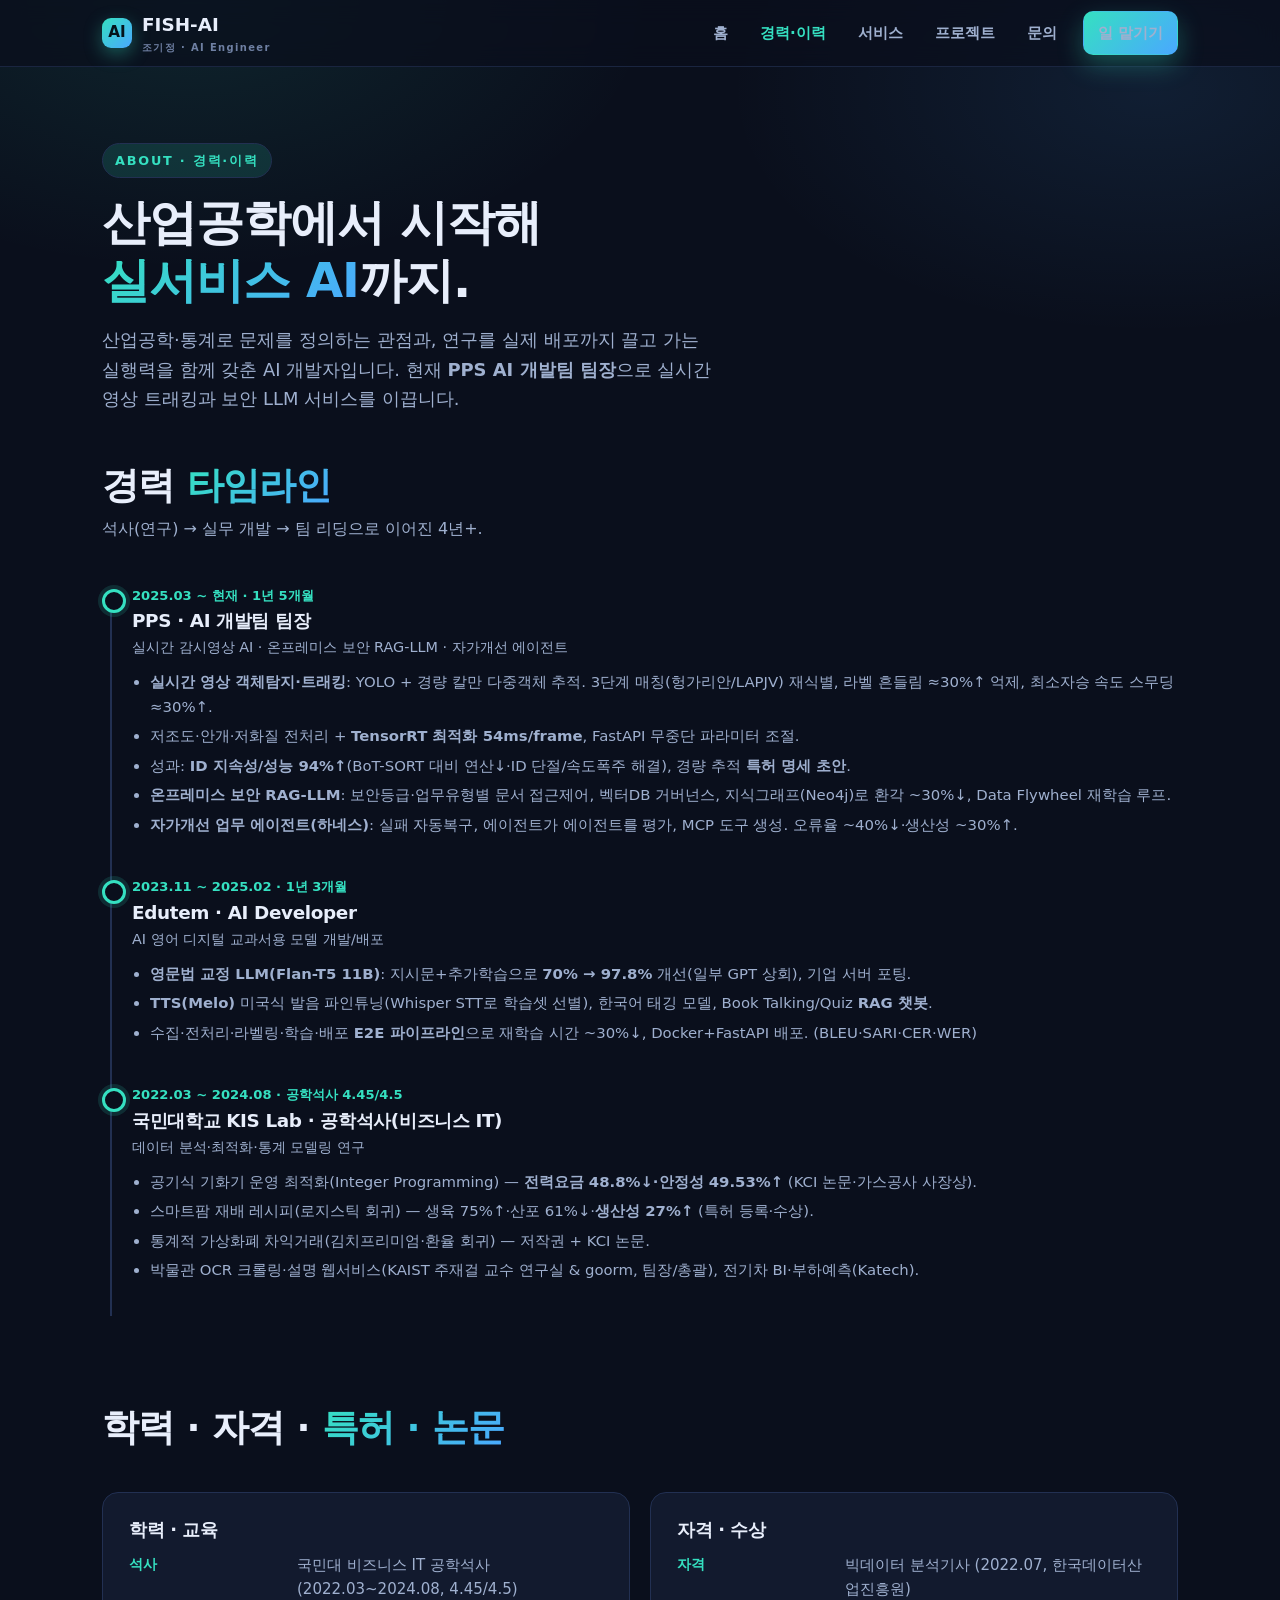
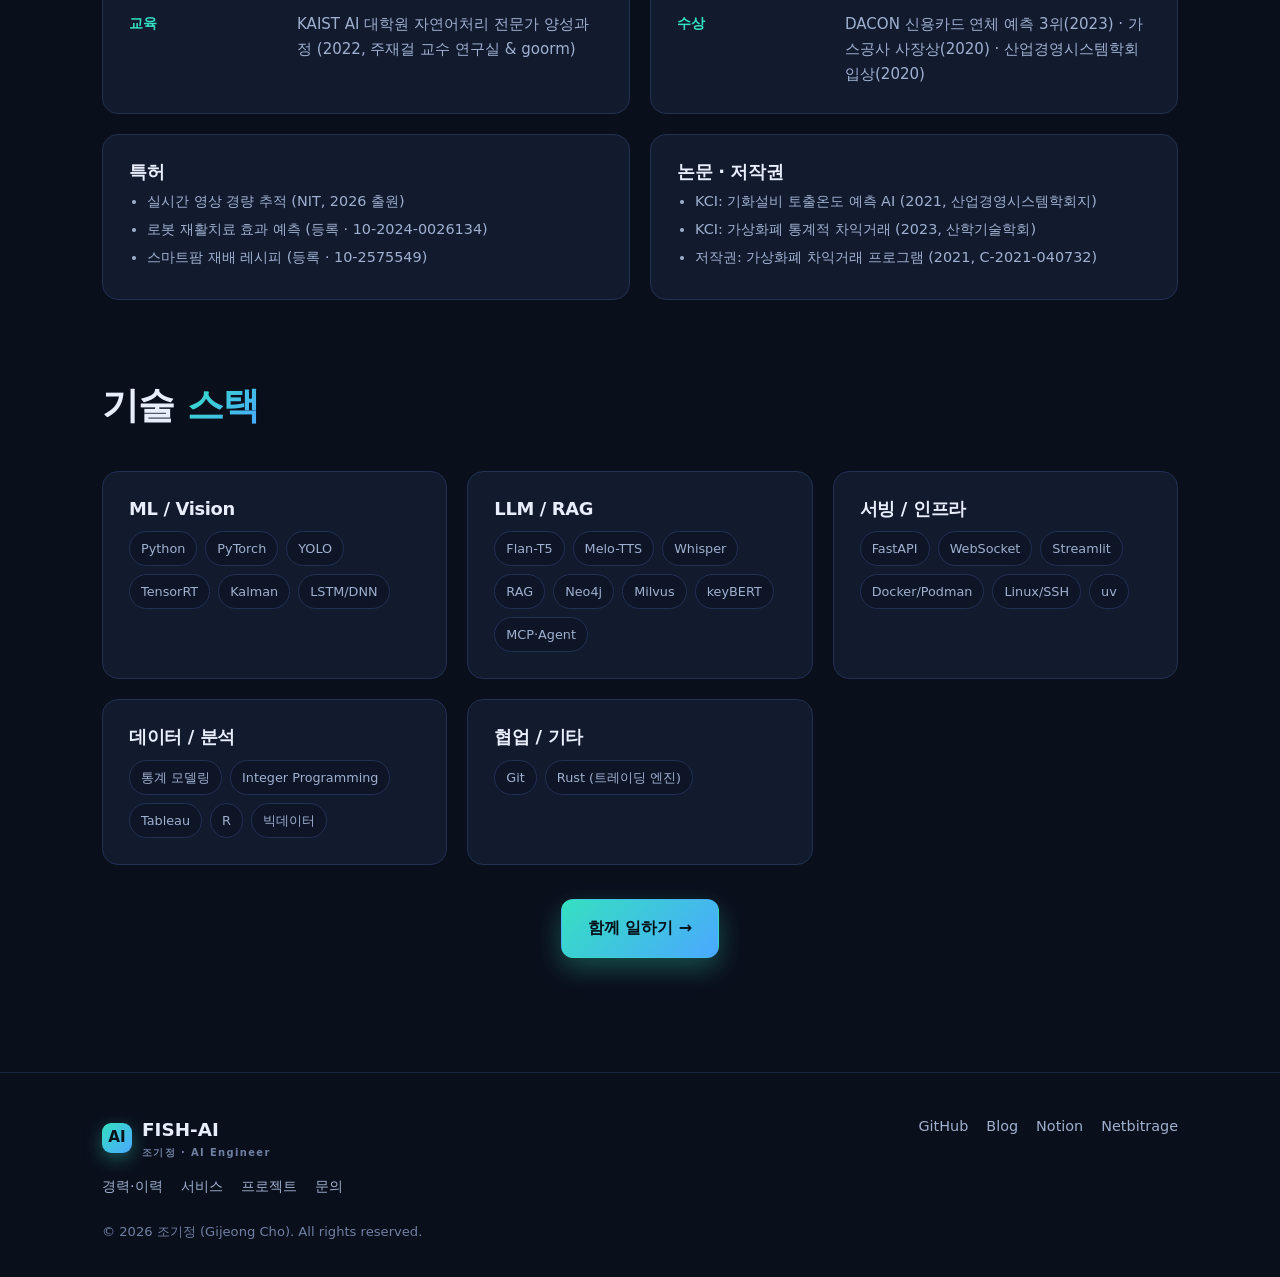
==== about.html @ a0ddce0b "first commit: AI 개발자 홈페이지 (5페이지 다크테마 + QR)" ====
<!DOCTYPE html>
<html lang="ko">
<head>
  <meta charset="UTF-8" />
  <meta name="viewport" content="width=device-width, initial-scale=1.0" />
  <title>경력·이력 | 조기정 · AI 개발</title>
  <meta name="description" content="조기정 AI 개발자의 경력 타임라인(국민대 석사 → Edutem → PPS 팀장), 학력·자격·수상·특허·논문·기술 스택." />
  <link rel="stylesheet" href="css/style.css" />
</head>
<body>
  <header class="site-header">
    <div class="wrap nav">
      <a class="brand" href="index.html"><span class="logo-mark">AI</span><span>FISH-AI<small>조기정 · AI Engineer</small></span></a>
      <nav class="nav-links">
        <a href="index.html">홈</a>
        <a href="about.html">경력·이력</a>
        <a href="services.html">서비스</a>
        <a href="projects.html">프로젝트</a>
        <a href="contact.html">문의</a>
        <a class="btn btn-primary nav-cta" href="contact.html">일 맡기기</a>
      </nav>
      <button class="nav-toggle" aria-label="메뉴 열기">☰</button>
    </div>
  </header>

  <main>
    <section class="hero" style="padding-bottom:30px">
      <div class="wrap reveal">
        <span class="eyebrow">About · 경력·이력</span>
        <h1 style="font-size:clamp(2rem,4.6vw,3rem);margin-top:16px">산업공학에서 시작해<br /><span class="grad-text">실서비스 AI</span>까지.</h1>
        <p class="lead">
          산업공학·통계로 문제를 정의하는 관점과, 연구를 실제 배포까지 끌고 가는 실행력을 함께 갖춘
          AI 개발자입니다. 현재 <b>PPS AI 개발팀 팀장</b>으로 실시간 영상 트래킹과 보안 LLM 서비스를 이끕니다.
        </p>
      </div>
    </section>

    <!-- 경력 타임라인 -->
    <section style="padding-top:20px">
      <div class="wrap">
        <div class="section-head reveal">
          <h2 class="section-title">경력 <span class="grad-text">타임라인</span></h2>
          <p class="section-sub">석사(연구) → 실무 개발 → 팀 리딩으로 이어진 4년+.</p>
        </div>
        <div class="timeline">
          <div class="tl-item reveal">
            <div class="period">2025.03 ~ 현재 · 1년 5개월</div>
            <h3>PPS · AI 개발팀 팀장</h3>
            <div class="org">실시간 감시영상 AI · 온프레미스 보안 RAG-LLM · 자가개선 에이전트</div>
            <ul>
              <li><b>실시간 영상 객체탐지·트래킹</b>: YOLO + 경량 칼만 다중객체 추적. 3단계 매칭(헝가리안/LAPJV) 재식별, 라벨 흔들림 ≈30%↑ 억제, 최소자승 속도 스무딩 ≈30%↑.</li>
              <li>저조도·안개·저화질 전처리 + <b>TensorRT 최적화 54ms/frame</b>, FastAPI 무중단 파라미터 조절.</li>
              <li>성과: <b>ID 지속성/성능 94%↑</b>(BoT-SORT 대비 연산↓·ID 단절/속도폭주 해결), 경량 추적 <b>특허 명세 초안</b>.</li>
              <li><b>온프레미스 보안 RAG-LLM</b>: 보안등급·업무유형별 문서 접근제어, 벡터DB 거버넌스, 지식그래프(Neo4j)로 환각 ~30%↓, Data Flywheel 재학습 루프.</li>
              <li><b>자가개선 업무 에이전트(하네스)</b>: 실패 자동복구, 에이전트가 에이전트를 평가, MCP 도구 생성. 오류율 ~40%↓·생산성 ~30%↑.</li>
            </ul>
          </div>
          <div class="tl-item reveal">
            <div class="period">2023.11 ~ 2025.02 · 1년 3개월</div>
            <h3>Edutem · AI Developer</h3>
            <div class="org">AI 영어 디지털 교과서용 모델 개발/배포</div>
            <ul>
              <li><b>영문법 교정 LLM(Flan-T5 11B)</b>: 지시문+추가학습으로 <b>70% → 97.8%</b> 개선(일부 GPT 상회), 기업 서버 포팅.</li>
              <li><b>TTS(Melo)</b> 미국식 발음 파인튜닝(Whisper STT로 학습셋 선별), 한국어 태깅 모델, Book Talking/Quiz <b>RAG 챗봇</b>.</li>
              <li>수집·전처리·라벨링·학습·배포 <b>E2E 파이프라인</b>으로 재학습 시간 ~30%↓, Docker+FastAPI 배포. (BLEU·SARI·CER·WER)</li>
            </ul>
          </div>
          <div class="tl-item reveal">
            <div class="period">2022.03 ~ 2024.08 · 공학석사 4.45/4.5</div>
            <h3>국민대학교 KIS Lab · 공학석사(비즈니스 IT)</h3>
            <div class="org">데이터 분석·최적화·통계 모델링 연구</div>
            <ul>
              <li>공기식 기화기 운영 최적화(Integer Programming) — <b>전력요금 48.8%↓·안정성 49.53%↑</b> (KCI 논문·가스공사 사장상).</li>
              <li>스마트팜 재배 레시피(로지스틱 회귀) — 생육 75%↑·산포 61%↓·<b>생산성 27%↑</b> (특허 등록·수상).</li>
              <li>통계적 가상화폐 차익거래(김치프리미엄·환율 회귀) — 저작권 + KCI 논문.</li>
              <li>박물관 OCR 크롤링·설명 웹서비스(KAIST 주재걸 교수 연구실 & goorm, 팀장/총괄), 전기차 BI·부하예측(Katech).</li>
            </ul>
          </div>
        </div>
      </div>
    </section>

    <!-- 학력/자격/수상/특허/논문 -->
    <section style="padding-top:0">
      <div class="wrap">
        <div class="section-head reveal">
          <h2 class="section-title">학력 · 자격 · <span class="grad-text">특허 · 논문</span></h2>
        </div>
        <div class="grid grid-2">
          <div class="card reveal">
            <h3>학력 · 교육</h3>
            <dl class="def-list" style="margin-top:12px">
              <dt>석사</dt><dd>국민대 비즈니스 IT 공학석사 (2022.03~2024.08, 4.45/4.5)</dd>
              <dt>교육</dt><dd>KAIST AI 대학원 자연어처리 전문가 양성과정 (2022, 주재걸 교수 연구실 & goorm)</dd>
            </dl>
          </div>
          <div class="card reveal">
            <h3>자격 · 수상</h3>
            <dl class="def-list" style="margin-top:12px">
              <dt>자격</dt><dd>빅데이터 분석기사 (2022.07, 한국데이터산업진흥원)</dd>
              <dt>수상</dt><dd>DACON 신용카드 연체 예측 3위(2023) · 가스공사 사장상(2020) · 산업경영시스템학회 입상(2020)</dd>
            </dl>
          </div>
          <div class="card reveal">
            <h3>특허</h3>
            <ul style="margin-top:8px">
              <li>실시간 영상 경량 추적 (NIT, 2026 출원)</li>
              <li>로봇 재활치료 효과 예측 (등록 · 10-2024-0026134)</li>
              <li>스마트팜 재배 레시피 (등록 · 10-2575549)</li>
            </ul>
          </div>
          <div class="card reveal">
            <h3>논문 · 저작권</h3>
            <ul style="margin-top:8px">
              <li>KCI: 기화설비 토출온도 예측 AI (2021, 산업경영시스템학회지)</li>
              <li>KCI: 가상화폐 통계적 차익거래 (2023, 산학기술학회)</li>
              <li>저작권: 가상화폐 차익거래 프로그램 (2021, C-2021-040732)</li>
            </ul>
          </div>
        </div>
      </div>
    </section>

    <!-- 기술 스택 -->
    <section style="padding-top:0">
      <div class="wrap">
        <div class="section-head reveal">
          <h2 class="section-title">기술 <span class="grad-text">스택</span></h2>
        </div>
        <div class="grid grid-3">
          <div class="card reveal"><h3>ML / Vision</h3><div class="skill-tags" style="margin-top:12px"><span>Python</span><span>PyTorch</span><span>YOLO</span><span>TensorRT</span><span>Kalman</span><span>LSTM/DNN</span></div></div>
          <div class="card reveal"><h3>LLM / RAG</h3><div class="skill-tags" style="margin-top:12px"><span>Flan-T5</span><span>Melo-TTS</span><span>Whisper</span><span>RAG</span><span>Neo4j</span><span>Milvus</span><span>keyBERT</span><span>MCP·Agent</span></div></div>
          <div class="card reveal"><h3>서빙 / 인프라</h3><div class="skill-tags" style="margin-top:12px"><span>FastAPI</span><span>WebSocket</span><span>Streamlit</span><span>Docker/Podman</span><span>Linux/SSH</span><span>uv</span></div></div>
          <div class="card reveal"><h3>데이터 / 분석</h3><div class="skill-tags" style="margin-top:12px"><span>통계 모델링</span><span>Integer Programming</span><span>Tableau</span><span>R</span><span>빅데이터</span></div></div>
          <div class="card reveal"><h3>협업 / 기타</h3><div class="skill-tags" style="margin-top:12px"><span>Git</span><span>Rust (트레이딩 엔진)</span></div></div>
        </div>
        <div style="text-align:center;margin-top:34px" class="reveal">
          <a class="btn btn-primary btn-lg" href="contact.html">함께 일하기 →</a>
        </div>
      </div>
    </section>
  </main>

  <footer class="site-footer">
    <div class="wrap">
      <div class="footer-grid">
        <div>
          <a class="brand" href="index.html"><span class="logo-mark">AI</span><span>FISH-AI<small>조기정 · AI Engineer</small></span></a>
          <div class="footer-links" style="margin-top:14px">
            <a href="about.html">경력·이력</a><a href="services.html">서비스</a><a href="projects.html">프로젝트</a><a href="contact.html">문의</a>
          </div>
        </div>
        <div class="footer-links" style="align-items:flex-start">
          <a href="https://github.com/GiJeongCho" target="_blank" rel="noopener">GitHub</a>
          <a href="https://wzxcv123.tistory.com/" target="_blank" rel="noopener">Blog</a>
          <a href="https://leaf-drill-a6f.notion.site/Profile_Gi_Jeong_Cho-66f60842a1c74bcc870d126a96f8743e" target="_blank" rel="noopener">Notion</a>
          <a href="http://netbitrage.kro.kr" target="_blank" rel="noopener">Netbitrage</a>
        </div>
      </div>
      <div class="copyright">© <span id="year">2026</span> 조기정 (Gijeong Cho). All rights reserved.</div>
    </div>
  </footer>

  <script src="js/main.js"></script>
</body>
</html>
---- css/style.css ----
/* =========================================================================
   FISH-AI · 조기정 AI 개발자 홈페이지
   다크 네이비 + 민트/시안 디자인 시스템 (넷비트라지 톤 계열)
   빌드 도구 없이 정적 서빙만으로 동작.
   ========================================================================= */

:root {
  --bg: #0a0f1c;
  --bg-2: #0e1526;
  --panel: #121a2e;
  --panel-2: #16203a;
  --line: #223052;
  --line-soft: #1a2540;
  --text: #e8eefb;
  --text-2: #9fb0cf;
  --muted: #6f80a3;
  --mint: #35e0c1;
  --cyan: #4aa8ff;
  --mint-dim: rgba(53, 224, 193, 0.14);
  --cyan-dim: rgba(74, 168, 255, 0.12);
  --danger: #ff6b6b;
  --gold: #ffd166;
  --radius: 16px;
  --radius-sm: 10px;
  --shadow: 0 18px 50px rgba(0, 0, 0, 0.45);
  --shadow-soft: 0 8px 24px rgba(0, 0, 0, 0.3);
  --grad: linear-gradient(135deg, var(--mint), var(--cyan));
  --maxw: 1120px;
  --font: "Pretendard", "Noto Sans KR", system-ui, -apple-system, "Segoe UI", Roboto, sans-serif;
}

* { box-sizing: border-box; margin: 0; padding: 0; }

html { scroll-behavior: smooth; }

body {
  font-family: var(--font);
  background: var(--bg);
  color: var(--text);
  line-height: 1.65;
  -webkit-font-smoothing: antialiased;
  overflow-x: hidden;
}

/* 배경 은은한 그라디언트 오브 */
body::before {
  content: "";
  position: fixed;
  inset: 0;
  z-index: -2;
  background:
    radial-gradient(60% 50% at 15% 0%, rgba(53, 224, 193, 0.10), transparent 60%),
    radial-gradient(55% 45% at 90% 10%, rgba(74, 168, 255, 0.10), transparent 60%),
    var(--bg);
}

a { color: inherit; text-decoration: none; }
img { max-width: 100%; display: block; }

.wrap { width: 100%; max-width: var(--maxw); margin: 0 auto; padding: 0 22px; }

/* ---------- 타이포 ---------- */
h1, h2, h3 { line-height: 1.2; letter-spacing: -0.02em; font-weight: 800; }
h2.section-title { font-size: clamp(1.5rem, 3.4vw, 2.3rem); }
.section-sub { color: var(--text-2); margin-top: 8px; max-width: 62ch; }
.grad-text {
  background: var(--grad);
  -webkit-background-clip: text;
  background-clip: text;
  -webkit-text-fill-color: transparent;
}
.eyebrow {
  display: inline-flex; align-items: center; gap: 8px;
  font-size: 0.8rem; font-weight: 700; letter-spacing: 0.14em;
  text-transform: uppercase; color: var(--mint);
  padding: 6px 12px; border: 1px solid var(--line);
  border-radius: 999px; background: var(--mint-dim);
}

/* ---------- 헤더 ---------- */
.site-header {
  position: sticky; top: 0; z-index: 100;
  backdrop-filter: blur(12px);
  background: rgba(10, 15, 28, 0.72);
  border-bottom: 1px solid var(--line-soft);
}
.nav {
  display: flex; align-items: center; justify-content: space-between;
  height: 66px;
}
.brand { display: flex; align-items: center; gap: 10px; font-weight: 800; font-size: 1.15rem; }
.brand .logo-mark {
  width: 30px; height: 30px; border-radius: 9px;
  background: var(--grad); display: grid; place-items: center;
  color: #04121a; font-weight: 900; font-size: 0.95rem;
  box-shadow: 0 6px 18px rgba(53, 224, 193, 0.35);
}
.brand small { display: block; font-size: 0.62rem; color: var(--muted); letter-spacing: 0.14em; font-weight: 600; }
.nav-links { display: flex; align-items: center; gap: 4px; }
.nav-links a {
  padding: 9px 14px; border-radius: 10px; color: var(--text-2);
  font-weight: 600; font-size: 0.94rem; transition: 0.2s;
}
.nav-links a:hover { color: var(--text); background: var(--panel); }
.nav-links a.active { color: var(--mint); }
.nav-cta { margin-left: 8px; }
.nav-toggle {
  display: none; background: none; border: 1px solid var(--line);
  color: var(--text); width: 42px; height: 42px; border-radius: 10px;
  font-size: 1.3rem; cursor: pointer;
}

/* ---------- 버튼 ---------- */
.btn {
  display: inline-flex; align-items: center; gap: 8px;
  padding: 12px 20px; border-radius: 12px; font-weight: 700;
  font-size: 0.95rem; cursor: pointer; border: 1px solid transparent;
  transition: transform 0.15s, box-shadow 0.2s, background 0.2s;
}
.btn:active { transform: translateY(1px); }
.btn-primary { background: var(--grad); color: #04121a; box-shadow: 0 10px 26px rgba(53, 224, 193, 0.3); }
.btn-primary:hover { box-shadow: 0 14px 34px rgba(53, 224, 193, 0.45); }
.btn-ghost { background: var(--panel); color: var(--text); border-color: var(--line); }
.btn-ghost:hover { border-color: var(--mint); color: var(--mint); }
.btn-lg { padding: 15px 26px; font-size: 1rem; }

/* ---------- 섹션 공통 ---------- */
section { padding: 84px 0; }
.section-head { margin-bottom: 42px; }

/* ---------- Hero ---------- */
.hero { padding: 76px 0 64px; position: relative; }
.hero-grid { display: grid; grid-template-columns: 1.15fr 0.85fr; gap: 46px; align-items: center; }
.hero h1 { font-size: clamp(2.1rem, 5.4vw, 3.5rem); margin: 18px 0 16px; }
.hero p.lead { font-size: 1.12rem; color: var(--text-2); max-width: 54ch; }
.hero-cta { display: flex; gap: 12px; margin-top: 28px; flex-wrap: wrap; }
.hero-meta { display: flex; gap: 22px; margin-top: 30px; flex-wrap: wrap; }
.hero-meta .m { display: flex; flex-direction: column; }
.hero-meta .m b { font-size: 1.5rem; }
.hero-meta .m span { font-size: 0.82rem; color: var(--muted); }

.hero-card {
  background: linear-gradient(160deg, var(--panel-2), var(--panel));
  border: 1px solid var(--line); border-radius: var(--radius);
  padding: 26px; box-shadow: var(--shadow); position: relative; overflow: hidden;
}
.hero-card::after {
  content: ""; position: absolute; top: -40%; right: -30%;
  width: 60%; height: 120%; background: var(--mint-dim);
  filter: blur(60px); border-radius: 50%;
}
.hero-card h3 { font-size: 1rem; color: var(--mint); margin-bottom: 14px; position: relative; }
.skill-tags { display: flex; flex-wrap: wrap; gap: 8px; position: relative; }
.skill-tags span {
  font-size: 0.8rem; padding: 6px 11px; border-radius: 999px;
  background: var(--bg-2); border: 1px solid var(--line); color: var(--text-2);
}

/* ---------- 카드 그리드 ---------- */
.grid { display: grid; gap: 20px; }
.grid-2 { grid-template-columns: repeat(2, 1fr); }
.grid-3 { grid-template-columns: repeat(3, 1fr); }
.grid-4 { grid-template-columns: repeat(4, 1fr); }

.card {
  background: var(--panel); border: 1px solid var(--line);
  border-radius: var(--radius); padding: 26px; transition: 0.25s;
  position: relative; overflow: hidden;
}
.card:hover { border-color: var(--mint); transform: translateY(-4px); box-shadow: var(--shadow-soft); }
.card .ico {
  width: 46px; height: 46px; border-radius: 12px; display: grid; place-items: center;
  background: var(--mint-dim); color: var(--mint); font-size: 1.35rem; margin-bottom: 16px;
}
.card h3 { font-size: 1.12rem; margin-bottom: 8px; }
.card p { color: var(--text-2); font-size: 0.94rem; }
.card ul { color: var(--text-2); font-size: 0.9rem; margin-top: 10px; padding-left: 18px; }
.card ul li { margin-bottom: 4px; }

/* ---------- 성과 스탯 ---------- */
.stats { display: grid; grid-template-columns: repeat(4, 1fr); gap: 18px; }
.stat {
  background: linear-gradient(160deg, var(--panel-2), var(--panel));
  border: 1px solid var(--line); border-radius: var(--radius);
  padding: 26px 22px; text-align: center;
}
.stat b { display: block; font-size: 2rem; font-weight: 900; }
.stat span { color: var(--text-2); font-size: 0.9rem; }

/* ---------- Netbitrage 카드 ---------- */
.promo {
  background: linear-gradient(120deg, rgba(74, 168, 255, 0.10), rgba(53, 224, 193, 0.08));
  border: 1px solid var(--line); border-radius: var(--radius);
  padding: 34px; display: flex; align-items: center; justify-content: space-between; gap: 24px; flex-wrap: wrap;
}
.promo .txt h3 { font-size: 1.4rem; margin-bottom: 6px; }
.promo .txt p { color: var(--text-2); max-width: 60ch; }

/* ---------- 타임라인 ---------- */
.timeline { position: relative; padding-left: 30px; }
.timeline::before {
  content: ""; position: absolute; left: 8px; top: 6px; bottom: 6px;
  width: 2px; background: var(--line);
}
.tl-item { position: relative; padding-bottom: 34px; }
.tl-item::before {
  content: ""; position: absolute; left: -30px; top: 4px;
  width: 18px; height: 18px; border-radius: 50%;
  background: var(--bg); border: 3px solid var(--mint);
  box-shadow: 0 0 0 4px var(--mint-dim);
}
.tl-item .period { font-size: 0.82rem; color: var(--mint); font-weight: 700; }
.tl-item h3 { font-size: 1.15rem; margin: 4px 0 4px; }
.tl-item .org { color: var(--text-2); font-size: 0.9rem; margin-bottom: 10px; }
.tl-item ul { color: var(--text-2); font-size: 0.93rem; padding-left: 18px; }
.tl-item ul li { margin-bottom: 5px; }

/* ---------- 배지/리스트 ---------- */
.badges { display: flex; flex-wrap: wrap; gap: 10px; }
.badge {
  display: inline-flex; align-items: center; gap: 8px;
  padding: 9px 14px; border-radius: 10px; font-size: 0.88rem;
  background: var(--panel); border: 1px solid var(--line); color: var(--text-2);
}
.badge b { color: var(--text); }

.def-list { display: grid; grid-template-columns: 150px 1fr; gap: 10px 18px; }
.def-list dt { color: var(--mint); font-weight: 700; font-size: 0.9rem; }
.def-list dd { color: var(--text-2); font-size: 0.94rem; }

/* ---------- 프로젝트 ---------- */
.proj { display: flex; flex-direction: column; }
.proj .tag { align-self: flex-start; font-size: 0.72rem; letter-spacing: 0.1em; text-transform: uppercase;
  color: var(--cyan); background: var(--cyan-dim); border: 1px solid var(--line);
  padding: 4px 10px; border-radius: 999px; margin-bottom: 12px; }
.proj .metrics { display: flex; flex-wrap: wrap; gap: 8px; margin-top: 14px; }
.proj .metrics span { font-size: 0.8rem; color: var(--mint); background: var(--mint-dim);
  border-radius: 8px; padding: 4px 9px; font-weight: 700; }

/* ---------- 폼 ---------- */
.contact-grid { display: grid; grid-template-columns: 1.1fr 0.9fr; gap: 34px; }
.form-panel, .info-panel {
  background: var(--panel); border: 1px solid var(--line);
  border-radius: var(--radius); padding: 30px;
}
.field { margin-bottom: 18px; }
.field label { display: block; font-size: 0.88rem; font-weight: 600; margin-bottom: 7px; color: var(--text-2); }
.field input, .field select, .field textarea {
  width: 100%; padding: 12px 14px; border-radius: 10px;
  background: var(--bg-2); border: 1px solid var(--line); color: var(--text);
  font-family: inherit; font-size: 0.95rem; transition: 0.2s;
}
.field input:focus, .field select:focus, .field textarea:focus {
  outline: none; border-color: var(--mint); box-shadow: 0 0 0 3px var(--mint-dim);
}
.field textarea { min-height: 130px; resize: vertical; }
.form-note { font-size: 0.82rem; color: var(--muted); margin-top: 6px; }

.info-row { display: flex; align-items: center; gap: 14px; padding: 14px 0; border-bottom: 1px solid var(--line-soft); }
.info-row:last-child { border-bottom: none; }
.info-row .ico { width: 42px; height: 42px; border-radius: 11px; background: var(--mint-dim);
  color: var(--mint); display: grid; place-items: center; font-size: 1.15rem; flex-shrink: 0; }
.info-row .t { font-size: 0.78rem; color: var(--muted); }
.info-row .v { font-weight: 600; }

.qr-box { text-align: center; margin-top: 22px; padding-top: 22px; border-top: 1px solid var(--line-soft); }
.qr-box img { width: 148px; height: 148px; margin: 12px auto 8px; background: #fff; border-radius: 12px; padding: 8px; }
.qr-box .qr-fallback {
  width: 148px; height: 148px; margin: 12px auto 8px; border-radius: 12px;
  display: grid; place-items: center; background: var(--bg-2); border: 1px dashed var(--line);
  color: var(--muted); font-size: 0.8rem; text-align: center; padding: 10px;
}

/* ---------- CTA 밴드 ---------- */
.cta-band {
  background: linear-gradient(120deg, var(--panel-2), var(--panel));
  border: 1px solid var(--line); border-radius: var(--radius);
  padding: 48px; text-align: center;
}
.cta-band h2 { font-size: clamp(1.6rem, 3.6vw, 2.4rem); }
.cta-band p { color: var(--text-2); margin: 12px auto 26px; max-width: 54ch; }

/* ---------- 푸터 ---------- */
.site-footer { border-top: 1px solid var(--line-soft); padding: 42px 0 34px; margin-top: 30px; }
.footer-grid { display: flex; justify-content: space-between; gap: 24px; flex-wrap: wrap; }
.footer-grid .brand { margin-bottom: 12px; }
.footer-links { display: flex; gap: 18px; flex-wrap: wrap; }
.footer-links a { color: var(--text-2); font-size: 0.9rem; }
.footer-links a:hover { color: var(--mint); }
.copyright { color: var(--muted); font-size: 0.82rem; margin-top: 22px; }

/* ---------- 스크롤 등장 애니메이션 ---------- */
.reveal { opacity: 0; transform: translateY(24px); transition: opacity 0.7s, transform 0.7s; }
.reveal.in { opacity: 1; transform: none; }

/* ---------- 반응형 ---------- */
@media (max-width: 900px) {
  .hero-grid { grid-template-columns: 1fr; }
  .grid-3, .grid-4 { grid-template-columns: repeat(2, 1fr); }
  .stats { grid-template-columns: repeat(2, 1fr); }
  .contact-grid { grid-template-columns: 1fr; }
  .def-list { grid-template-columns: 110px 1fr; }
}
@media (max-width: 640px) {
  section { padding: 60px 0; }
  .nav-links {
    position: fixed; top: 66px; left: 0; right: 0;
    flex-direction: column; align-items: stretch; gap: 2px;
    background: var(--bg-2); border-bottom: 1px solid var(--line);
    padding: 12px 18px; transform: translateY(-140%); transition: transform 0.3s; z-index: 90;
  }
  .nav-links.open { transform: none; }
  .nav-links a { padding: 13px 12px; }
  .nav-toggle { display: grid; place-items: center; }
  .grid-2, .grid-3, .grid-4 { grid-template-columns: 1fr; }
  .promo { flex-direction: column; align-items: flex-start; }
  .cta-band { padding: 34px 22px; }
}
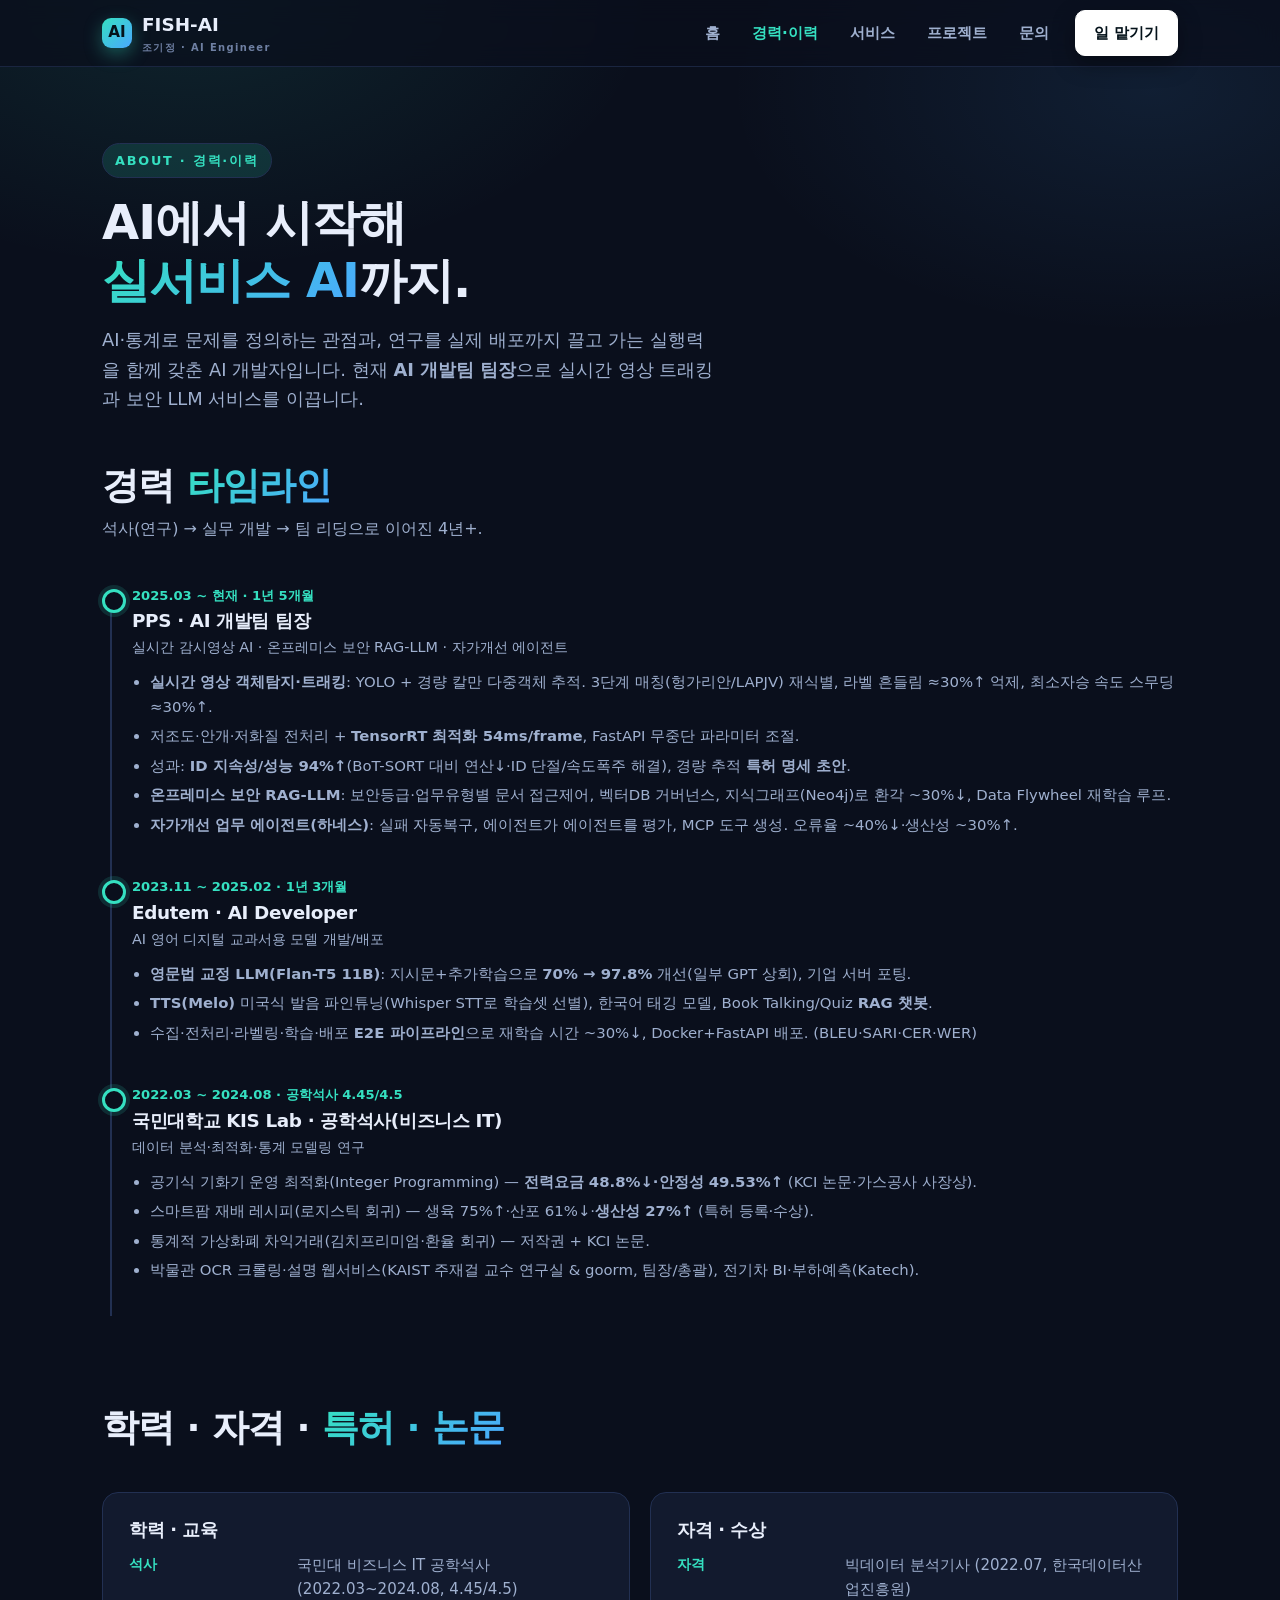
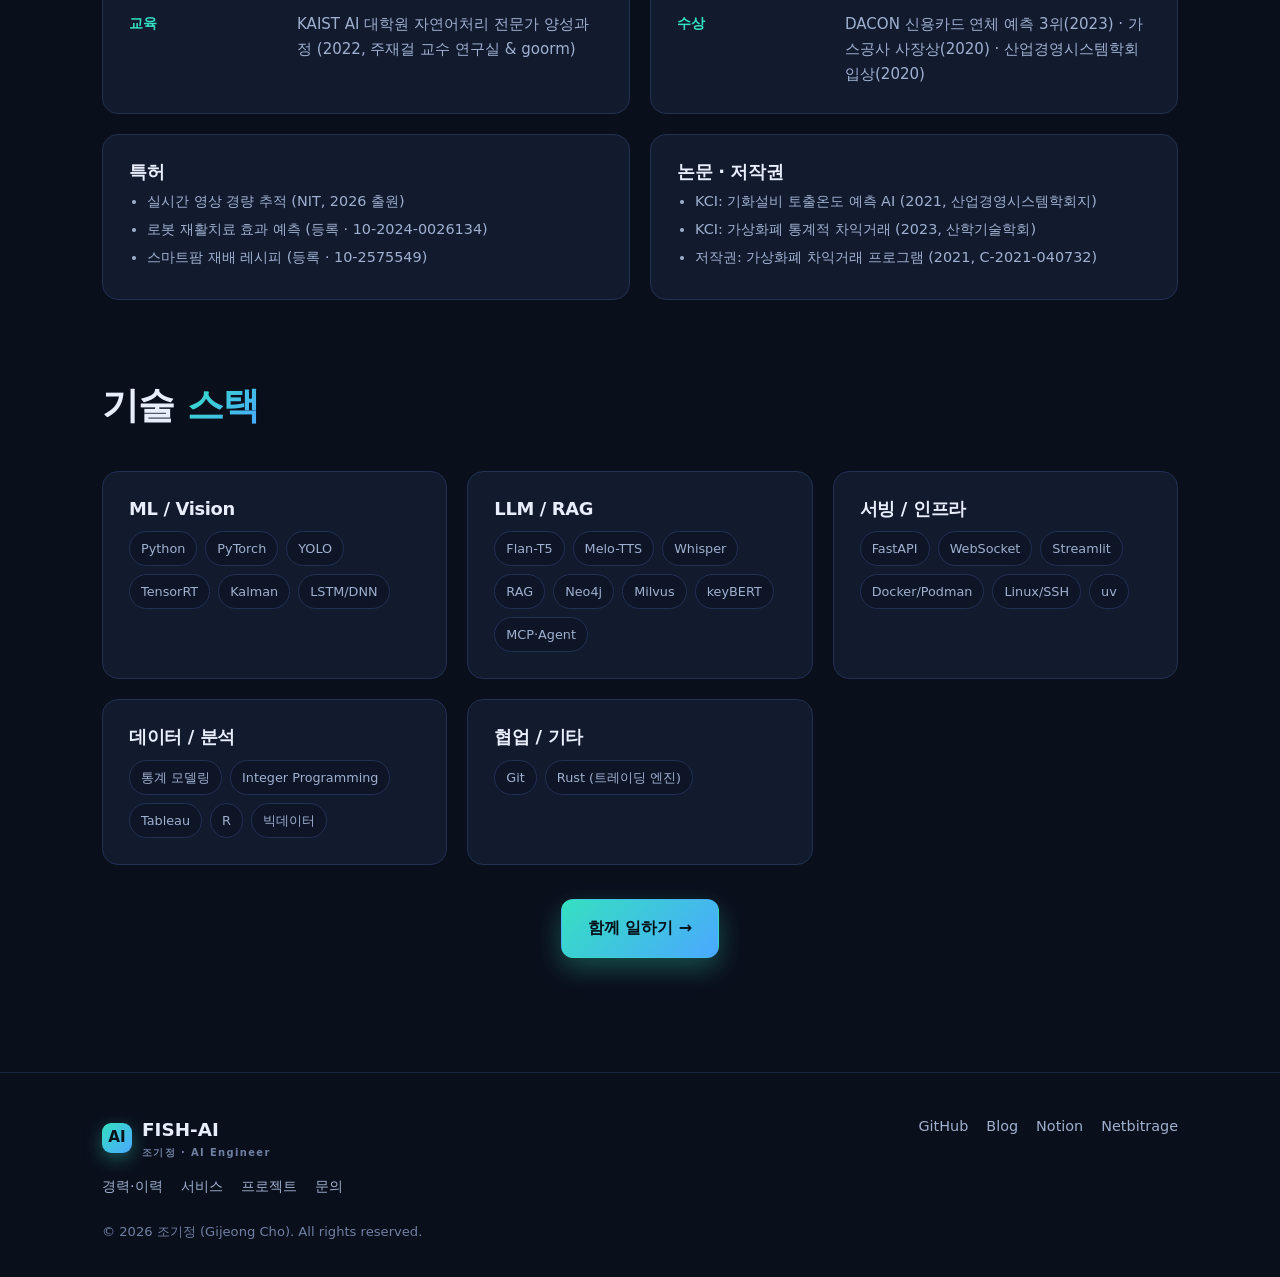
==== commit 2944e99f: "나는.. 살자" ====
--- a/about.html
+++ b/about.html
@@ -27,10 +27,10 @@
     <section class="hero" style="padding-bottom:30px">
       <div class="wrap reveal">
         <span class="eyebrow">About · 경력·이력</span>
-        <h1 style="font-size:clamp(2rem,4.6vw,3rem);margin-top:16px">산업공학에서 시작해<br /><span class="grad-text">실서비스 AI</span>까지.</h1>
+        <h1 style="font-size:clamp(2rem,4.6vw,3rem);margin-top:16px">AI에서 시작해<br /><span class="grad-text">실서비스 AI</span>까지.</h1>
         <p class="lead">
-          산업공학·통계로 문제를 정의하는 관점과, 연구를 실제 배포까지 끌고 가는 실행력을 함께 갖춘
-          AI 개발자입니다. 현재 <b>PPS AI 개발팀 팀장</b>으로 실시간 영상 트래킹과 보안 LLM 서비스를 이끕니다.
+          AI·통계로 문제를 정의하는 관점과, 연구를 실제 배포까지 끌고 가는 실행력을 함께 갖춘
+          AI 개발자입니다. 현재 <b>AI 개발팀 팀장</b>으로 실시간 영상 트래킹과 보안 LLM 서비스를 이끕니다.
         </p>
       </div>
     </section>
--- a/css/style.css
+++ b/css/style.css
@@ -104,6 +104,13 @@
 .nav-links a:hover { color: var(--text); background: var(--panel); }
 .nav-links a.active { color: var(--mint); }
 .nav-cta { margin-left: 8px; }
+/* 네비 CTA: 어두운 헤더 위에서 잘 보이도록 흰색 버튼으로 고정 (링크 규칙 override) */
+.nav-links a.nav-cta {
+  color: #04121a; background: #ffffff; padding: 10px 18px;
+  border: 1px solid #ffffff; box-shadow: 0 8px 22px rgba(0, 0, 0, 0.35);
+}
+.nav-links a.nav-cta:hover { color: #04121a; background: #eef4ff; border-color: #eef4ff; }
+.nav-links a.nav-cta.active { color: #04121a; background: #ffffff; }
 .nav-toggle {
   display: none; background: none; border: 1px solid var(--line);
   color: var(--text); width: 42px; height: 42px; border-radius: 10px;
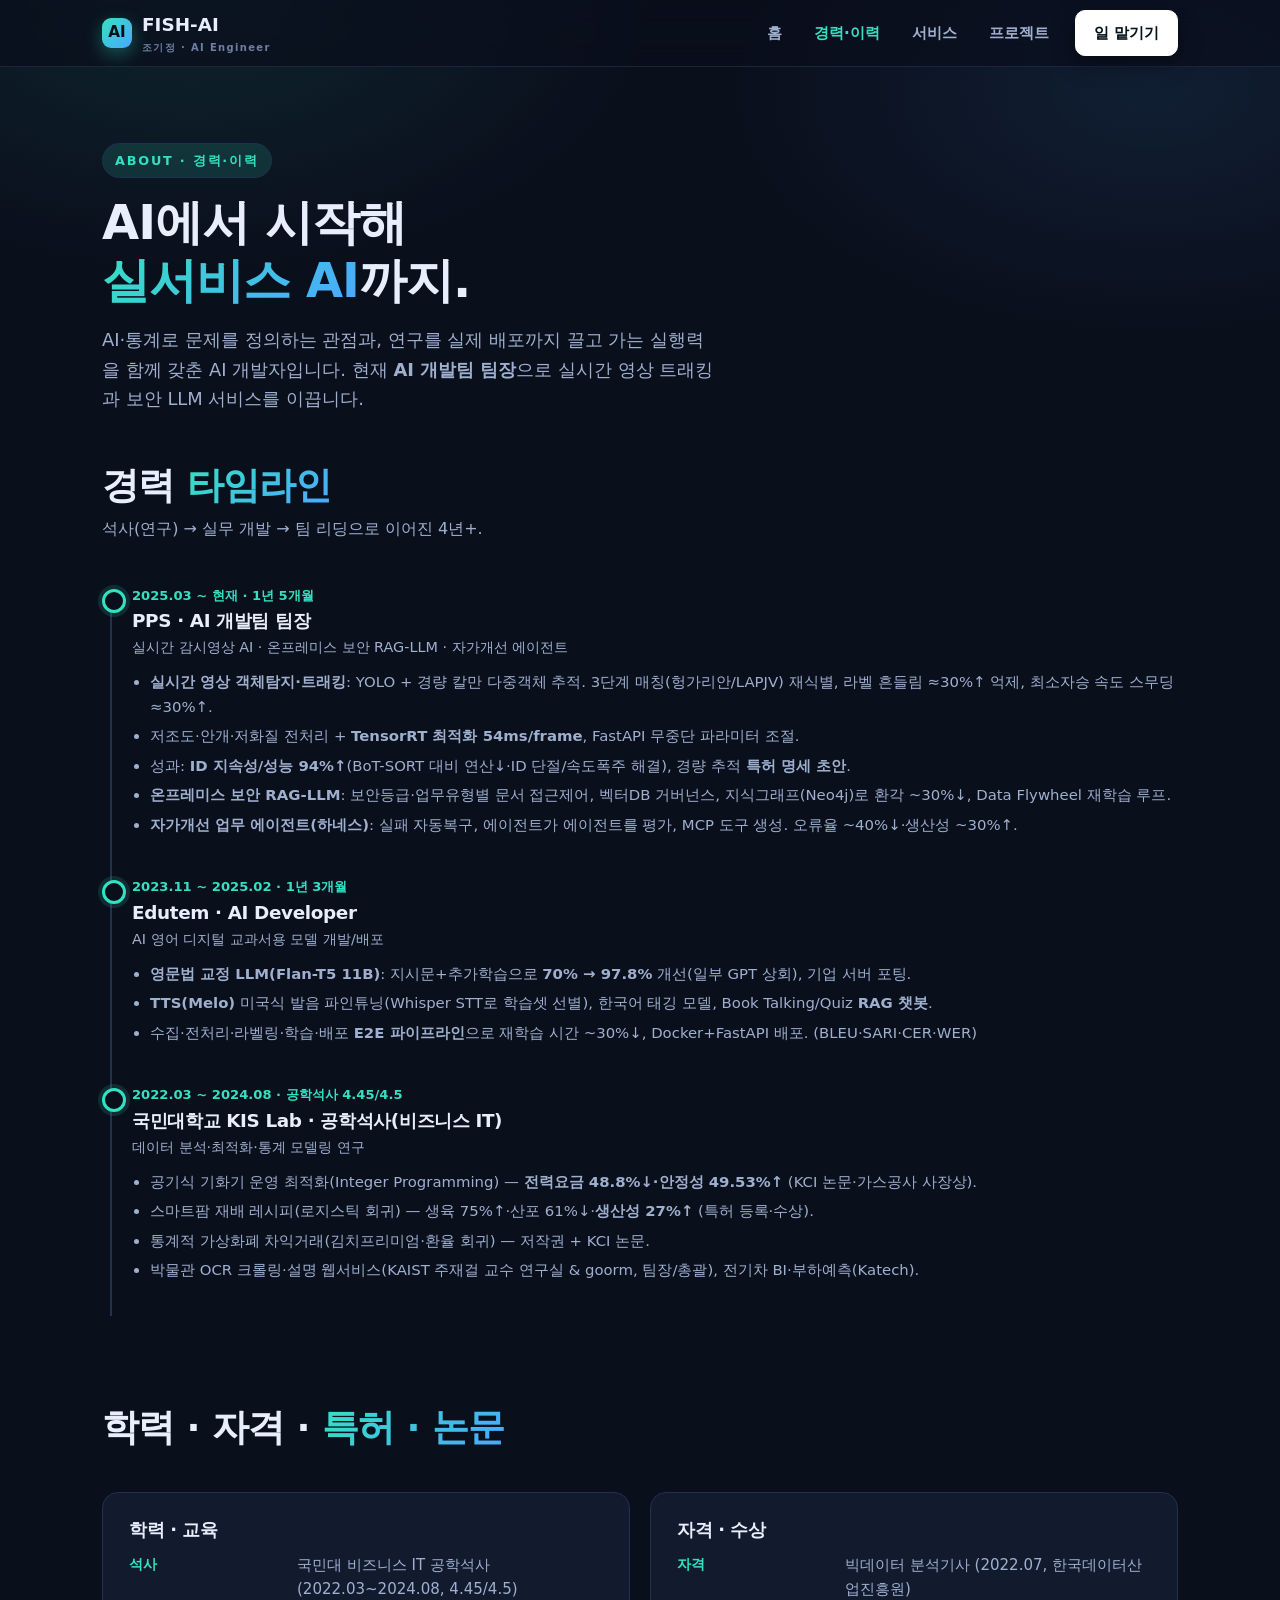
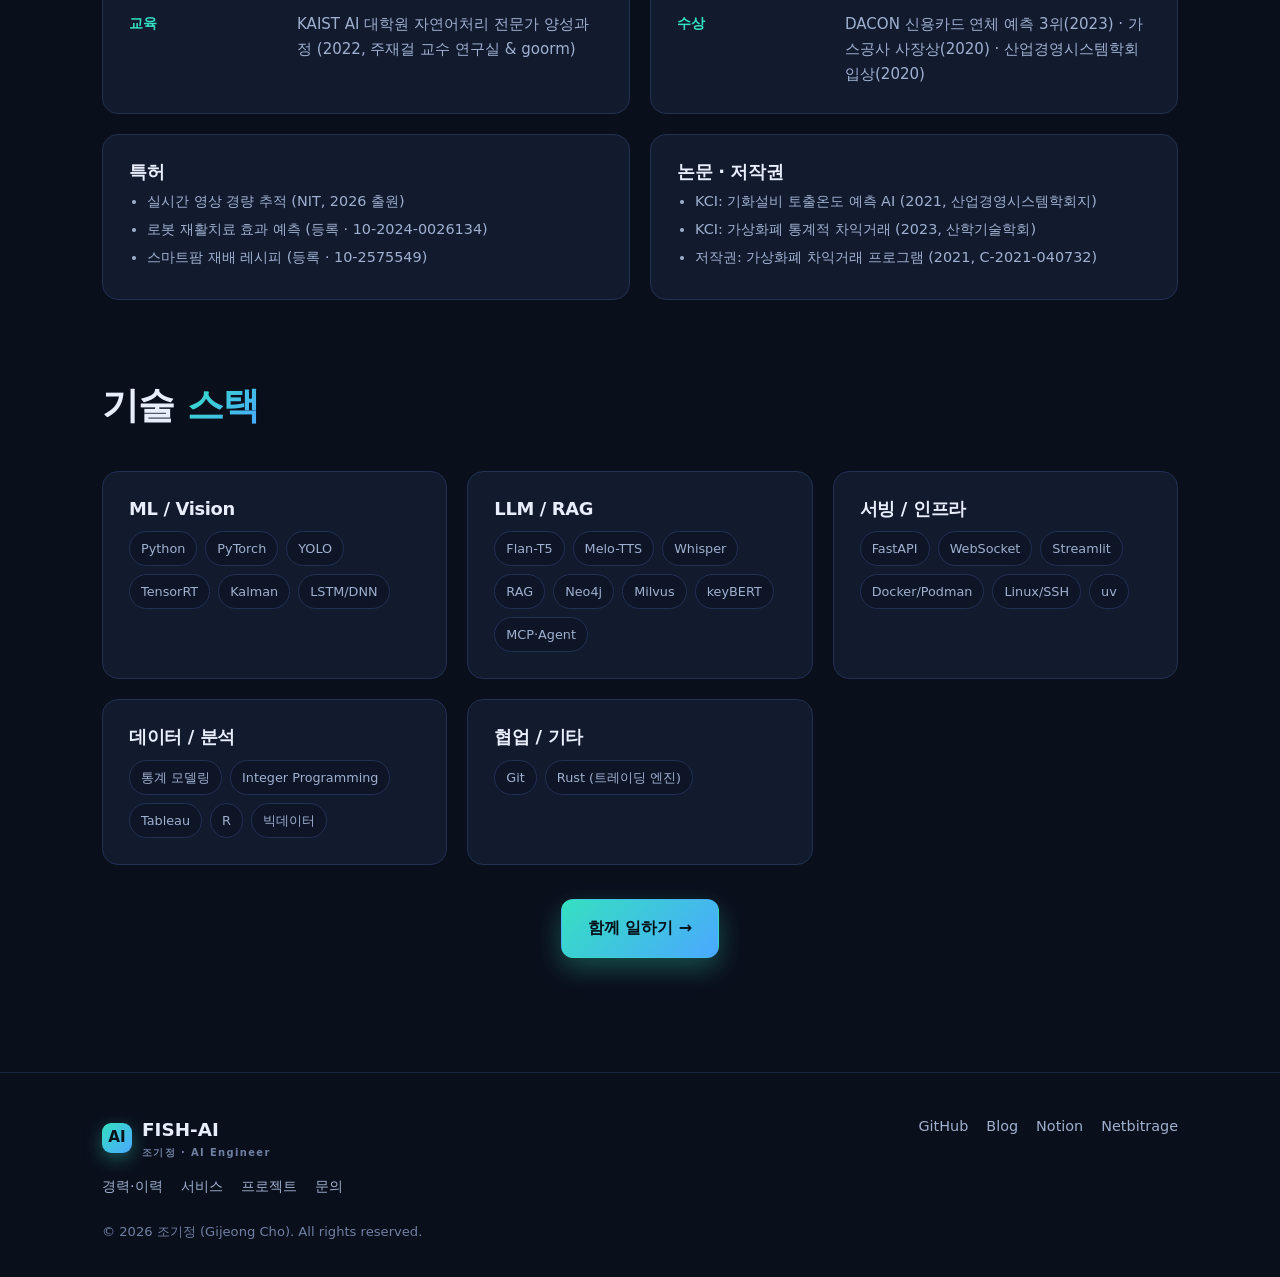
==== commit 53f1ddd5: "히스토리 연결" ====
--- a/about.html
+++ b/about.html
@@ -16,7 +16,6 @@
         <a href="about.html">경력·이력</a>
         <a href="services.html">서비스</a>
         <a href="projects.html">프로젝트</a>
-        <a href="contact.html">문의</a>
         <a class="btn btn-primary nav-cta" href="contact.html">일 맡기기</a>
       </nav>
       <button class="nav-toggle" aria-label="메뉴 열기">☰</button>
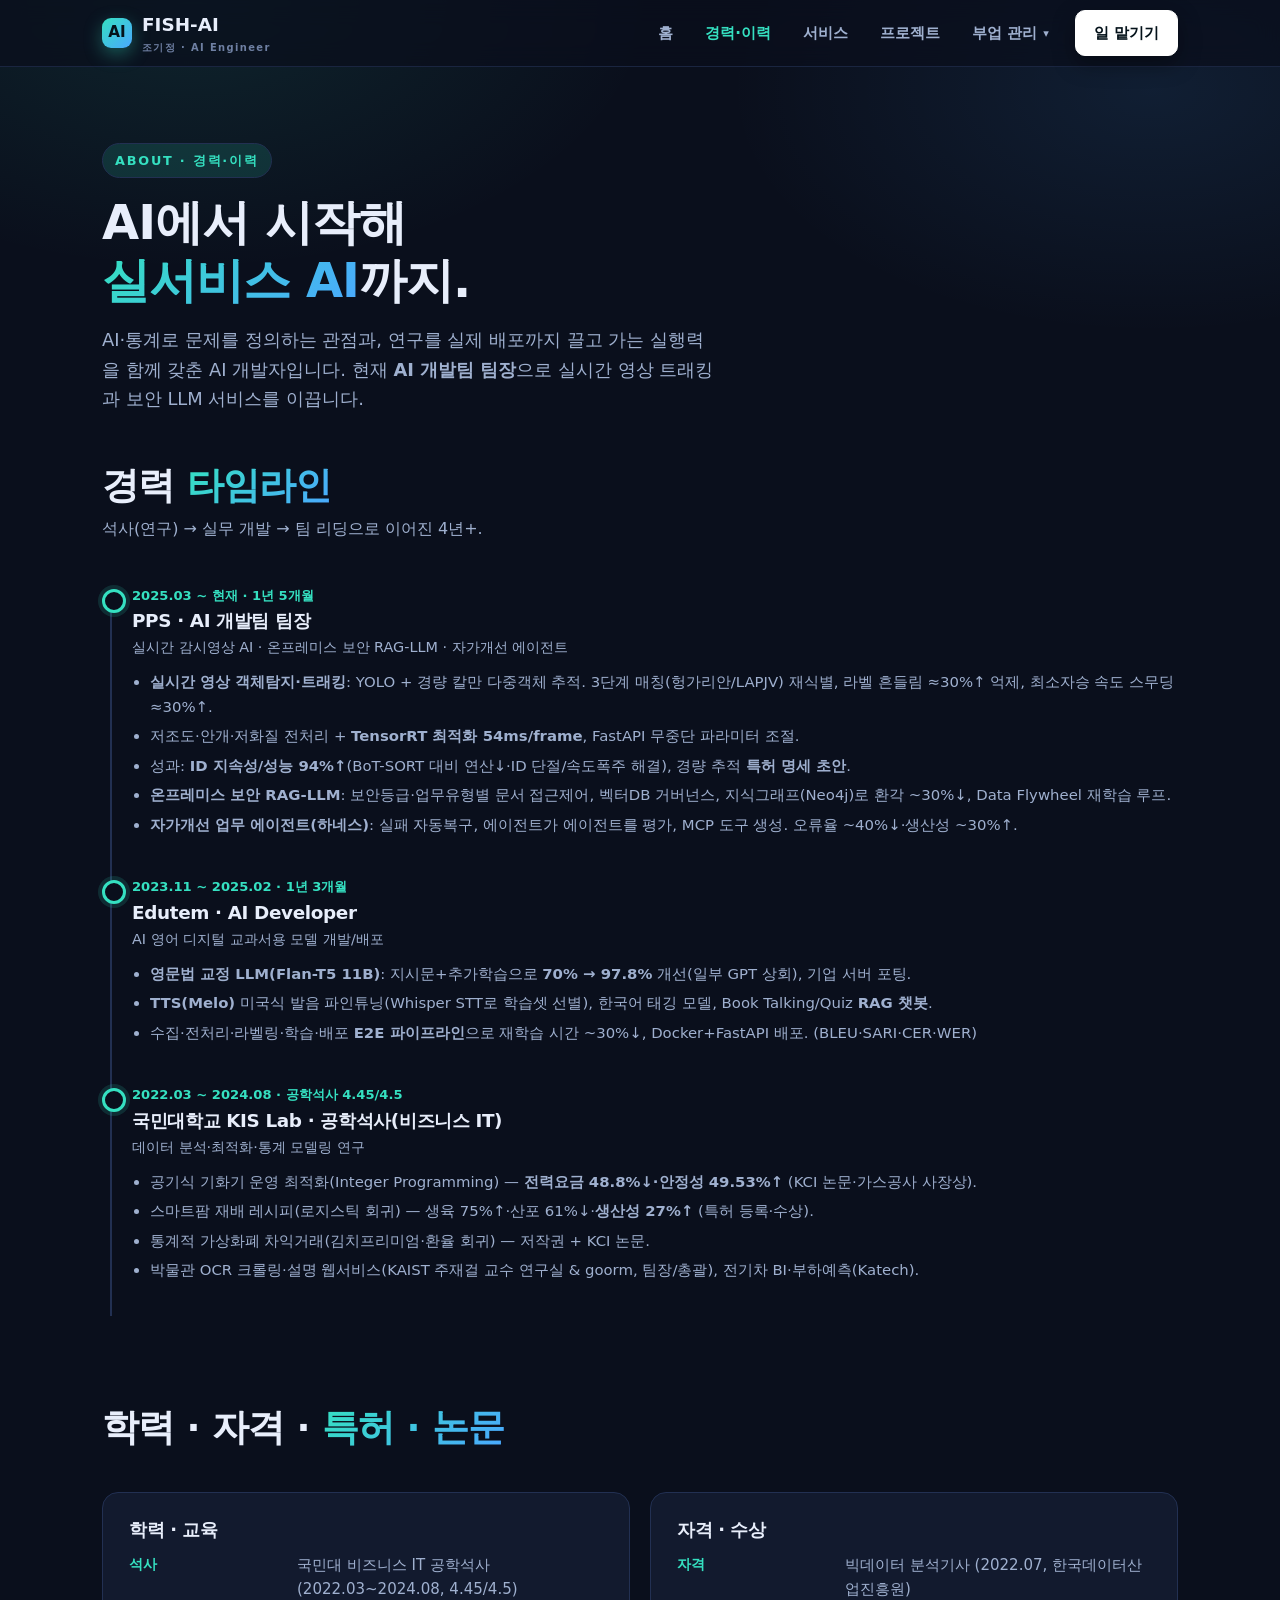
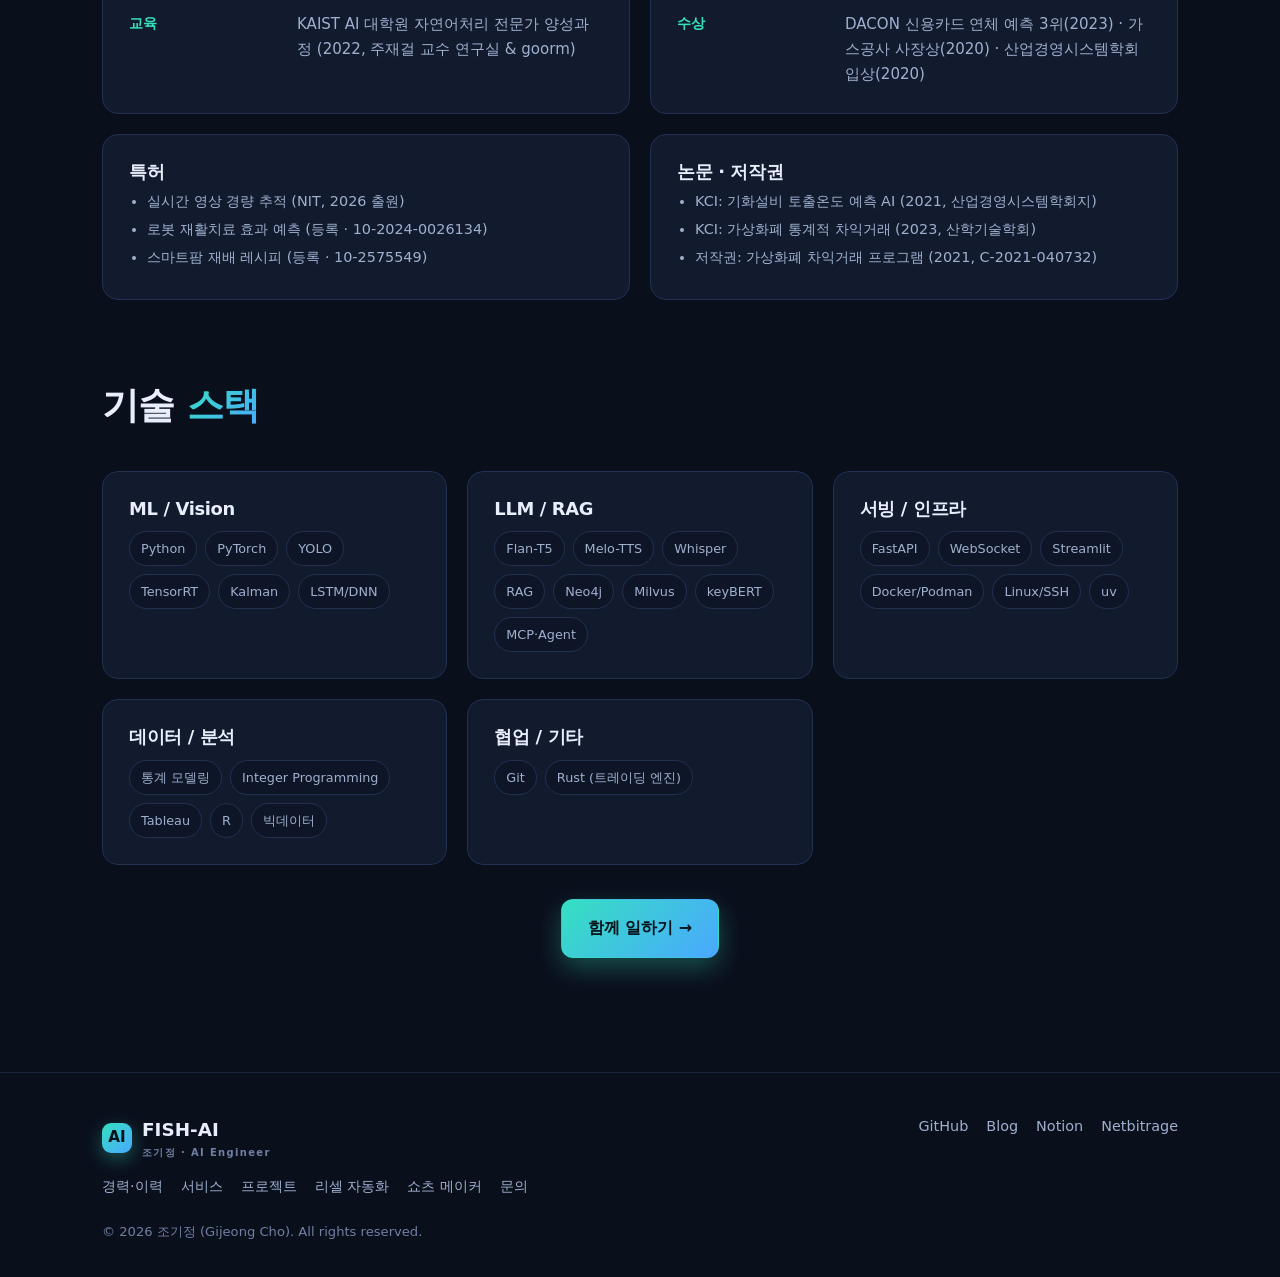
==== commit 19bdddfa: "부업 분야 추가 이후 이것들 추가할 것" ====
--- a/about.html
+++ b/about.html
@@ -16,6 +16,13 @@
         <a href="about.html">경력·이력</a>
         <a href="services.html">서비스</a>
         <a href="projects.html">프로젝트</a>
+        <div class="nav-dropdown">
+          <button type="button" class="nav-drop-toggle" aria-haspopup="true" aria-expanded="false">부업 관리 <span class="caret">▾</span></button>
+          <div class="nav-drop-menu">
+            <a href="resell.html">리셀 자동화</a>
+            <a href="make_shorts.html">쇼츠 메이커</a>
+          </div>
+        </div>
         <a class="btn btn-primary nav-cta" href="contact.html">일 맡기기</a>
       </nav>
       <button class="nav-toggle" aria-label="메뉴 열기">☰</button>
@@ -146,7 +153,7 @@
         <div>
           <a class="brand" href="index.html"><span class="logo-mark">AI</span><span>FISH-AI<small>조기정 · AI Engineer</small></span></a>
           <div class="footer-links" style="margin-top:14px">
-            <a href="about.html">경력·이력</a><a href="services.html">서비스</a><a href="projects.html">프로젝트</a><a href="contact.html">문의</a>
+            <a href="about.html">경력·이력</a><a href="services.html">서비스</a><a href="projects.html">프로젝트</a><a href="resell.html">리셀 자동화</a><a href="make_shorts.html">쇼츠 메이커</a><a href="contact.html">문의</a>
           </div>
         </div>
         <div class="footer-links" style="align-items:flex-start">
--- a/css/style.css
+++ b/css/style.css
@@ -117,6 +117,33 @@
   font-size: 1.3rem; cursor: pointer;
 }
 
+/* ---------- 네비 드롭다운 (부업 관리) ---------- */
+.nav-dropdown { position: relative; display: inline-flex; }
+.nav-drop-toggle {
+  font-family: inherit; cursor: pointer;
+  padding: 9px 14px; border-radius: 10px; color: var(--text-2);
+  font-weight: 600; font-size: 0.94rem; background: none; border: none;
+  display: inline-flex; align-items: center; gap: 6px; transition: 0.2s;
+}
+.nav-drop-toggle:hover { color: var(--text); background: var(--panel); }
+.nav-drop-toggle .caret { font-size: 0.7rem; transition: transform 0.2s; }
+.nav-dropdown.open .nav-drop-toggle { color: var(--mint); }
+.nav-dropdown.open .nav-drop-toggle .caret { transform: rotate(180deg); }
+.nav-drop-toggle.active { color: var(--mint); }
+.nav-drop-menu {
+  position: absolute; top: calc(100% + 8px); left: 0; min-width: 194px;
+  background: var(--panel-2); border: 1px solid var(--line);
+  border-radius: 12px; box-shadow: var(--shadow); padding: 8px;
+  display: none; flex-direction: column; gap: 2px; z-index: 120;
+}
+.nav-dropdown.open .nav-drop-menu { display: flex; }
+.nav-drop-menu a {
+  padding: 10px 12px; border-radius: 8px; color: var(--text-2);
+  font-weight: 600; font-size: 0.92rem; white-space: nowrap;
+}
+.nav-drop-menu a:hover { color: var(--mint); background: var(--panel); }
+.nav-drop-menu a.active { color: var(--mint); }
+
 /* ---------- 버튼 ---------- */
 .btn {
   display: inline-flex; align-items: center; gap: 8px;
@@ -319,6 +346,14 @@
   .nav-links.open { transform: none; }
   .nav-links a { padding: 13px 12px; }
   .nav-toggle { display: grid; place-items: center; }
+  .nav-dropdown { flex-direction: column; align-items: stretch; }
+  .nav-drop-toggle { width: 100%; justify-content: space-between; padding: 13px 12px; }
+  .nav-drop-menu {
+    position: static; display: flex; box-shadow: none; border: none;
+    background: transparent; padding: 0 0 0 12px; min-width: 0;
+    max-height: 0; overflow: hidden; padding-top: 0; padding-bottom: 0;
+  }
+  .nav-dropdown.open .nav-drop-menu { max-height: 200px; }
   .grid-2, .grid-3, .grid-4 { grid-template-columns: 1fr; }
   .promo { flex-direction: column; align-items: flex-start; }
   .cta-band { padding: 34px 22px; }
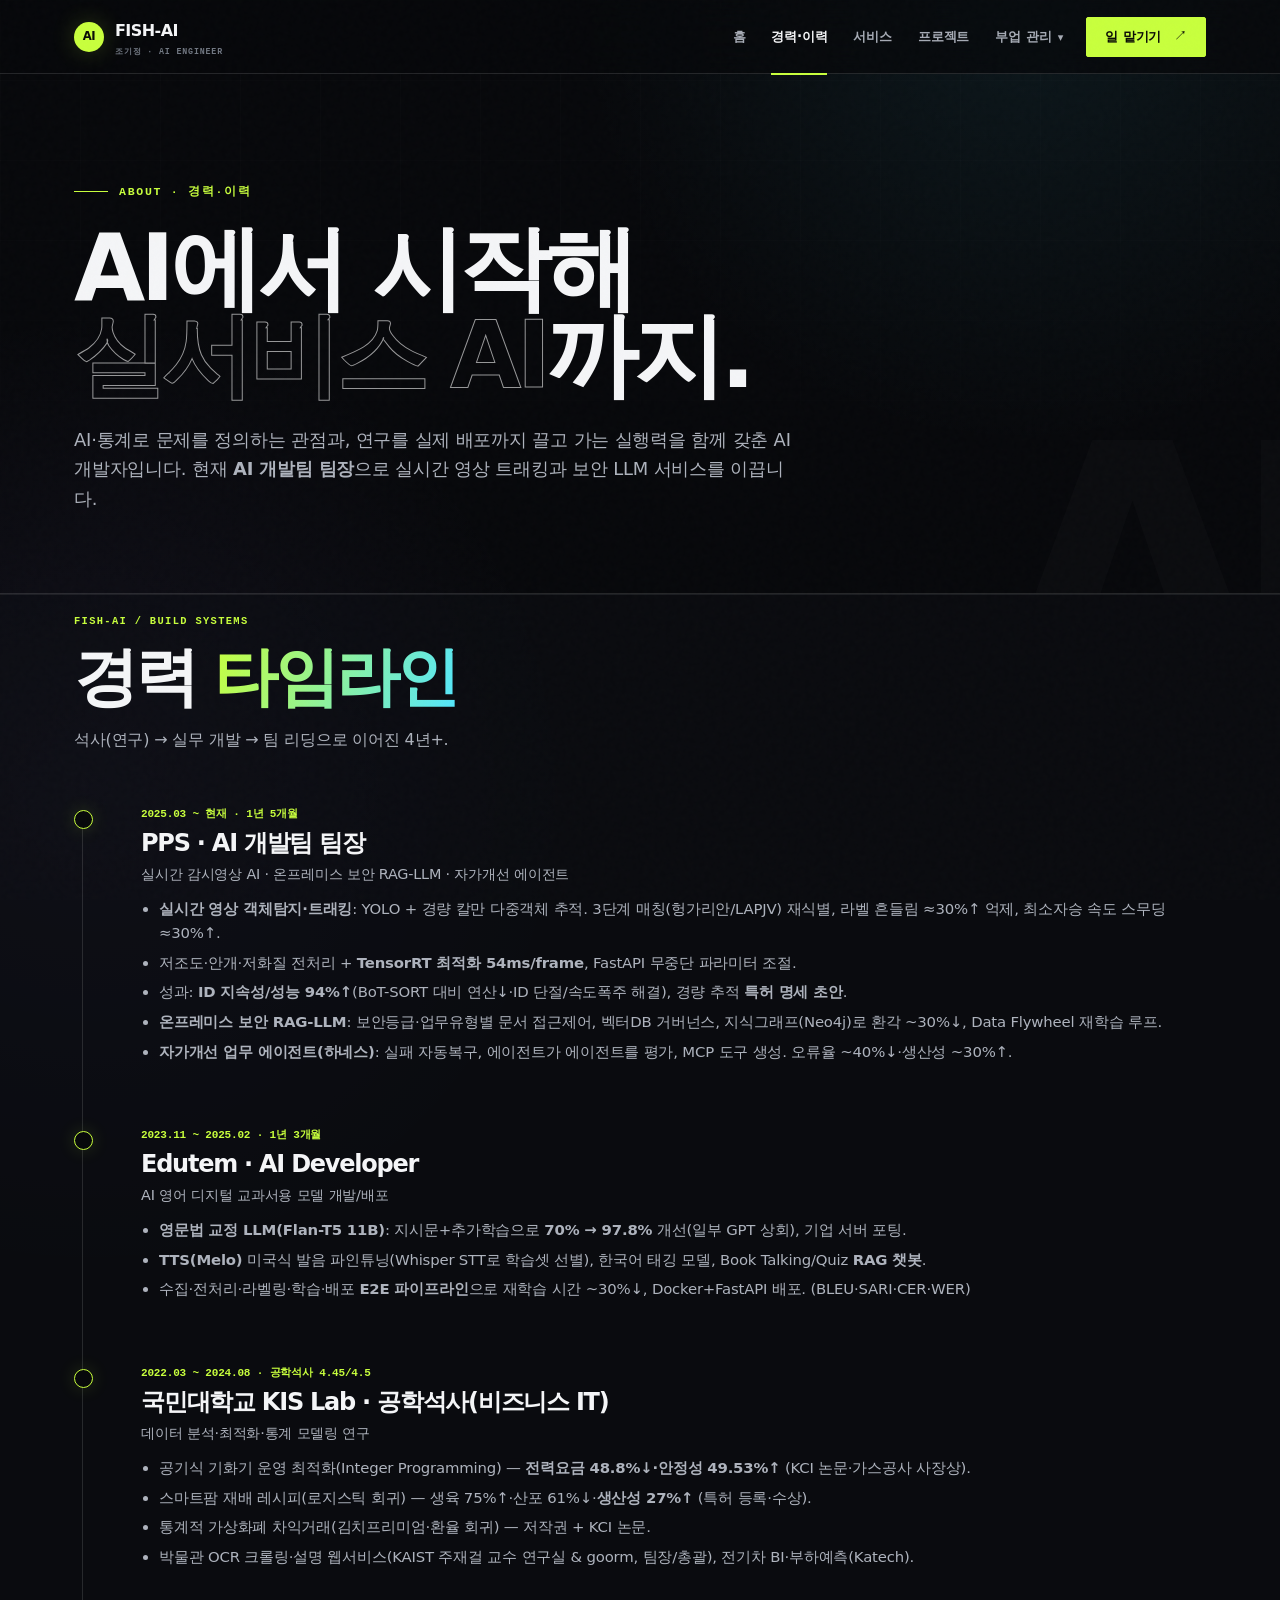
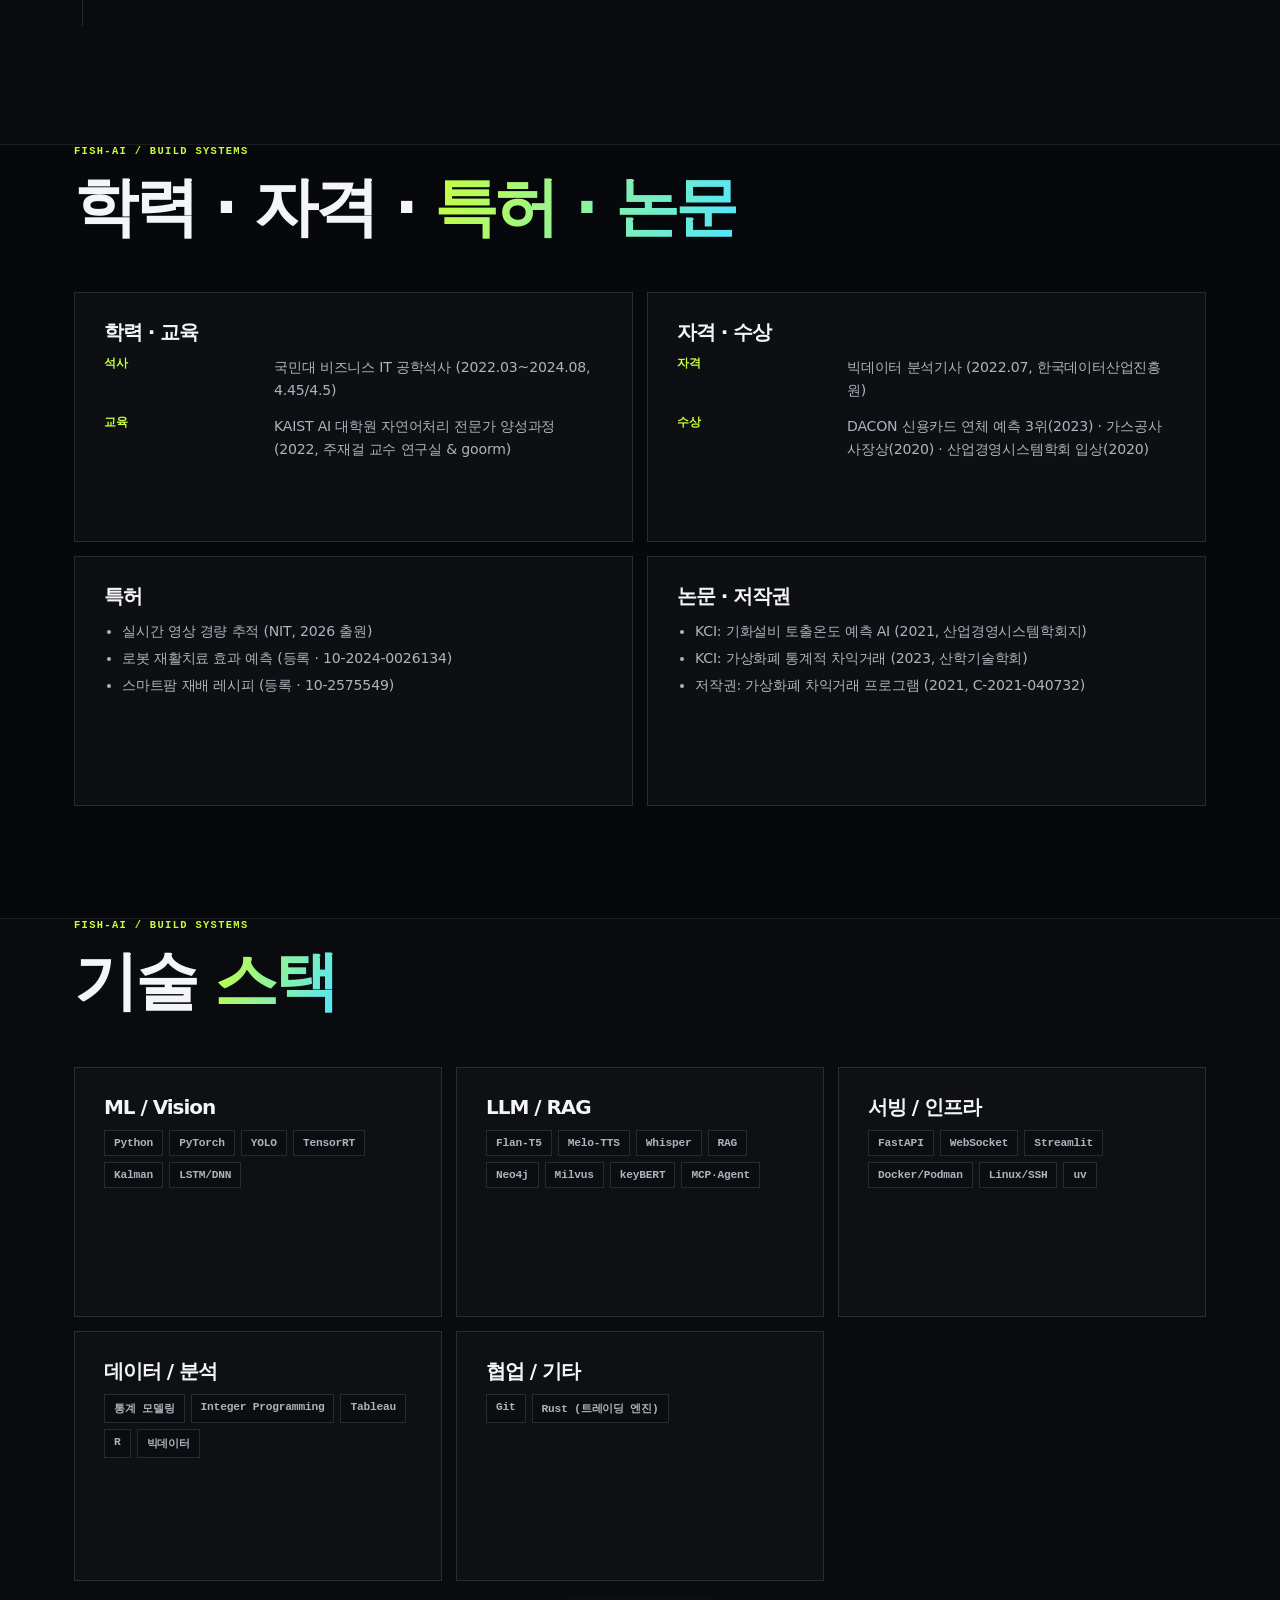
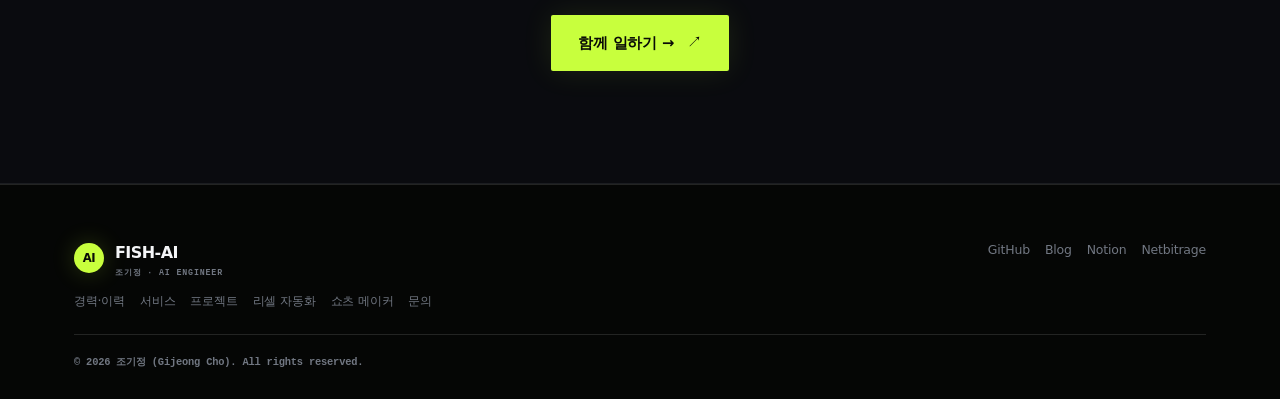
==== commit f8c2b259: "홈페이지 테마 업데이트" ====
--- a/about.html
+++ b/about.html
@@ -6,6 +6,7 @@
   <title>경력·이력 | 조기정 · AI 개발</title>
   <meta name="description" content="조기정 AI 개발자의 경력 타임라인(국민대 석사 → Edutem → PPS 팀장), 학력·자격·수상·특허·논문·기술 스택." />
   <link rel="stylesheet" href="css/style.css" />
+  <link rel="stylesheet" href="css/style-v2.css" />
 </head>
 <body>
   <header class="site-header">
--- a/css/style-v2.css
+++ b/css/style-v2.css
@@ -0,0 +1,910 @@
+/* ==========================================================================
+   FISH-AI / Frontier System 2026
+   ai_ seminar의 에디토리얼 UI를 FISH-AI 포트폴리오에 맞게 확장한 오버레이
+   ========================================================================== */
+
+:root {
+  --bg: #07080b;
+  --bg-2: #0c0e13;
+  --panel: #101217;
+  --panel-2: #151820;
+  --line: rgba(255, 255, 255, .12);
+  --line-soft: rgba(255, 255, 255, .075);
+  --text: #f4f5f7;
+  --text-2: #aeb3bd;
+  --muted: #717782;
+  --mint: #c8ff3d;
+  --cyan: #52e5ff;
+  --mint-dim: rgba(200, 255, 61, .09);
+  --cyan-dim: rgba(82, 229, 255, .08);
+  --danger: #ff6b78;
+  --gold: #ffd166;
+  --radius: 2px;
+  --radius-sm: 2px;
+  --shadow: 0 30px 80px rgba(0, 0, 0, .45);
+  --shadow-soft: 0 16px 40px rgba(0, 0, 0, .35);
+  --grad: linear-gradient(110deg, var(--mint), var(--cyan));
+  --maxw: 1180px;
+  --mono: "SFMono-Regular", Consolas, "Liberation Mono", monospace;
+}
+
+html { scroll-padding-top: 74px; }
+
+body {
+  background:
+    radial-gradient(circle at 80% 0%, rgba(82, 229, 255, .07), transparent 28rem),
+    radial-gradient(circle at 7% 22%, rgba(167, 139, 250, .065), transparent 30rem),
+    var(--bg);
+  letter-spacing: -.012em;
+}
+
+body::before {
+  z-index: -2;
+  background:
+    linear-gradient(rgba(255,255,255,.014) 1px, transparent 1px),
+    linear-gradient(90deg, rgba(255,255,255,.014) 1px, transparent 1px);
+  background-size: 80px 80px;
+  mask-image: linear-gradient(to bottom, black, transparent 72%);
+}
+
+body::after {
+  content: "";
+  position: fixed;
+  z-index: 200;
+  inset: 0;
+  opacity: .15;
+  pointer-events: none;
+  background-image: url("data:image/svg+xml,%3Csvg viewBox='0 0 180 180' xmlns='http://www.w3.org/2000/svg'%3E%3Cfilter id='n'%3E%3CfeTurbulence type='fractalNoise' baseFrequency='.9' numOctaves='3' stitchTiles='stitch'/%3E%3C/filter%3E%3Crect width='100%25' height='100%25' filter='url(%23n)' opacity='.12'/%3E%3C/svg%3E");
+}
+
+::selection { color: #090b06; background: var(--mint); }
+.wrap { max-width: var(--maxw); padding-inline: 24px; }
+
+h1, h2, h3 {
+  line-height: 1.06;
+  letter-spacing: -.052em;
+}
+
+h2.section-title {
+  font-size: clamp(2.5rem, 5vw, 4.6rem);
+  line-height: 1.02;
+}
+
+.section-sub {
+  max-width: 52ch;
+  margin-top: 17px;
+  color: var(--text-2);
+  font-size: 1rem;
+}
+
+.grad-text {
+  background: var(--grad);
+  -webkit-background-clip: text;
+  background-clip: text;
+  -webkit-text-fill-color: transparent;
+}
+
+.eyebrow {
+  padding: 0;
+  gap: 11px;
+  border: 0;
+  border-radius: 0;
+  color: var(--mint);
+  background: transparent;
+  font: 700 .72rem/1 var(--mono);
+  letter-spacing: .15em;
+}
+
+.eyebrow::before {
+  content: "";
+  width: 34px;
+  height: 1px;
+  background: currentColor;
+}
+
+/* ---------- Header ---------- */
+.site-header {
+  height: 74px;
+  border-bottom: 1px solid var(--line);
+  background: rgba(7, 8, 11, .76);
+  backdrop-filter: blur(18px);
+}
+
+.nav { height: 74px; }
+
+.brand {
+  gap: 11px;
+  font-size: 1rem;
+  letter-spacing: -.035em;
+}
+
+.brand .logo-mark {
+  width: 30px;
+  height: 30px;
+  border-radius: 50%;
+  color: #090b06;
+  background: var(--mint);
+  box-shadow: 0 0 25px rgba(200, 255, 61, .2);
+  font: 900 .73rem/1 var(--font);
+}
+
+.brand small {
+  margin-top: 2px;
+  color: var(--muted);
+  font: 600 .52rem/1.1 var(--mono);
+  letter-spacing: .1em;
+  text-transform: uppercase;
+}
+
+.nav-links { gap: 0; height: 100%; }
+
+.nav-links > a,
+.nav-drop-toggle {
+  position: relative;
+  padding: 10px 13px;
+  border-radius: 0;
+  color: #a6abb5;
+  background: transparent;
+  font-size: .84rem;
+  font-weight: 650;
+}
+
+.nav-links > a:not(.nav-cta)::after,
+.nav-drop-toggle::after {
+  content: "";
+  position: absolute;
+  right: 13px;
+  bottom: -17px;
+  left: 13px;
+  height: 2px;
+  background: var(--mint);
+  transform: scaleX(0);
+  transition: transform .2s;
+}
+
+.nav-links > a:hover,
+.nav-drop-toggle:hover {
+  color: var(--text);
+  background: transparent;
+}
+
+.nav-links > a.active::after,
+.nav-drop-toggle.active::after { transform: scaleX(1); }
+.nav-links a.active, .nav-drop-toggle.active { color: var(--text); }
+
+.nav-links a.nav-cta {
+  min-height: 40px;
+  margin-left: 10px;
+  padding: 0 18px;
+  border: 1px solid var(--mint);
+  border-radius: 2px;
+  color: #090b06;
+  background: var(--mint);
+  box-shadow: none;
+}
+
+.nav-links a.nav-cta:hover {
+  color: #090b06;
+  border-color: #dcff84;
+  background: #dcff84;
+}
+
+.nav-dropdown { height: 100%; align-items: center; }
+
+.nav-drop-menu {
+  top: calc(100% - 8px);
+  padding: 6px;
+  border: 1px solid var(--line);
+  border-radius: 2px;
+  background: rgba(13, 15, 19, .98);
+}
+
+.nav-drop-menu a { border-radius: 0; font-size: .82rem; }
+
+.nav-toggle {
+  width: 42px;
+  height: 42px;
+  border-radius: 2px;
+  font-size: 0;
+}
+
+.nav-toggle::before,
+.nav-toggle::after {
+  content: "";
+  position: absolute;
+  left: 11px;
+  width: 18px;
+  height: 1px;
+  background: var(--text);
+  transition: transform .2s;
+}
+
+.nav-toggle { position: relative; }
+.nav-toggle::before { top: 15px; box-shadow: 0 6px 0 var(--text); }
+.nav-toggle::after { top: 27px; }
+.nav-toggle[aria-expanded="true"]::before {
+  top: 20px;
+  box-shadow: none;
+  transform: rotate(45deg);
+}
+.nav-toggle[aria-expanded="true"]::after {
+  top: 20px;
+  transform: rotate(-45deg);
+}
+
+/* ---------- Buttons ---------- */
+.btn {
+  min-height: 51px;
+  justify-content: center;
+  gap: 13px;
+  padding: 0 22px;
+  border-radius: 2px;
+  font-size: .88rem;
+  transition: transform .2s, border-color .2s, color .2s, background .2s;
+}
+
+.btn::after {
+  content: "↗";
+  font-family: var(--mono);
+  font-weight: 400;
+}
+
+.btn:hover { transform: translateY(-2px); }
+
+.btn-primary {
+  color: #090b06;
+  background: var(--mint);
+  box-shadow: 0 0 30px rgba(200, 255, 61, .1);
+}
+
+.btn-primary:hover {
+  color: #090b06;
+  background: #dcff84;
+  box-shadow: 0 0 35px rgba(200, 255, 61, .18);
+}
+
+.btn-ghost {
+  border-color: var(--line);
+  color: var(--text);
+  background: rgba(255,255,255,.02);
+}
+
+.btn-ghost:hover { color: var(--mint); border-color: var(--mint); }
+.btn-lg { min-height: 56px; padding-inline: 26px; font-size: .92rem; }
+
+/* ---------- Sections ---------- */
+section { position: relative; padding: 112px 0; }
+
+.section-head {
+  max-width: 850px;
+  margin-bottom: 52px;
+}
+
+.section-head::before {
+  content: "FISH-AI / BUILD SYSTEMS";
+  display: block;
+  margin-bottom: 18px;
+  color: var(--mint);
+  font: 700 .65rem var(--mono);
+  letter-spacing: .13em;
+}
+
+main > section:nth-child(even):not(.hero) {
+  border-block: 1px solid var(--line-soft);
+  background: rgba(14,16,21,.55);
+}
+
+/* ---------- Home hero + AI orb ---------- */
+.home-page .hero {
+  min-height: calc(100vh - 74px);
+  padding: 86px 0 48px;
+  display: grid;
+  align-items: center;
+}
+
+.home-page .hero-grid {
+  grid-template-columns: 1.14fr .86fr;
+  gap: 68px;
+}
+
+.home-page .hero h1 {
+  max-width: 760px;
+  margin: 25px 0 28px;
+  font-size: clamp(4.1rem, 7.5vw, 7.3rem);
+  line-height: .91;
+  letter-spacing: -.075em;
+}
+
+.home-page .hero h1 .grad-text {
+  background: none;
+  -webkit-text-fill-color: transparent;
+  -webkit-text-stroke: 1px rgba(255,255,255,.58);
+}
+
+.home-page .hero p.lead {
+  max-width: 650px;
+  color: #b6bbc4;
+  font-size: clamp(1rem, 1.5vw, 1.18rem);
+}
+
+.home-page .hero p.lead b { color: var(--text); }
+.hero-cta { margin-top: 38px; gap: 12px; }
+
+.home-page .hero-meta {
+  margin-top: 48px;
+  gap: 0;
+  border-block: 1px solid var(--line);
+}
+
+.home-page .hero-meta .m {
+  min-width: 160px;
+  padding: 15px 22px 15px 0;
+  margin-right: 22px;
+  border-right: 1px solid var(--line);
+}
+
+.home-page .hero-meta .m:last-child { border-right: 0; }
+.home-page .hero-meta .m b {
+  color: var(--text);
+  background: none;
+  -webkit-text-fill-color: currentColor;
+  font-size: .9rem;
+}
+.home-page .hero-meta .m span { margin-top: 3px; font: 600 .64rem var(--mono); }
+
+.orb-stage {
+  position: relative;
+  min-height: 560px;
+  display: grid;
+  place-items: center;
+  isolation: isolate;
+}
+
+.orb-stage::before {
+  content: "";
+  position: absolute;
+  z-index: -1;
+  width: 80%;
+  height: 80%;
+  border-radius: 50%;
+  background: radial-gradient(circle, rgba(82,229,255,.08), transparent 68%);
+  filter: blur(18px);
+}
+
+.ai-orb {
+  position: relative;
+  width: min(34vw, 390px);
+  aspect-ratio: 1;
+  border: 1px solid rgba(200,255,61,.38);
+  border-radius: 50%;
+  background:
+    radial-gradient(circle at 33% 27%, rgba(255,255,255,.95), transparent 1.8%),
+    radial-gradient(circle at 44% 43%, rgba(200,255,61,.62), rgba(82,229,255,.17) 26%, rgba(167,139,250,.1) 50%, transparent 70%);
+  box-shadow:
+    inset 0 0 80px rgba(200,255,61,.07),
+    0 0 100px rgba(82,229,255,.08);
+  animation: orbFloat 6s ease-in-out infinite;
+}
+
+.ai-orb::before,
+.ai-orb::after {
+  content: "";
+  position: absolute;
+  border: 1px solid rgba(255,255,255,.2);
+  border-radius: 50%;
+}
+
+.ai-orb::before {
+  inset: 11%;
+  transform: rotateX(67deg) rotateZ(25deg);
+}
+
+.ai-orb::after {
+  inset: 25%;
+  border-color: rgba(200,255,61,.4);
+  transform: rotateY(67deg) rotateZ(-35deg);
+}
+
+.orb-core {
+  position: absolute;
+  inset: 50% auto auto 50%;
+  z-index: 2;
+  transform: translate(-50%, -50%);
+  text-align: center;
+}
+
+.orb-core b {
+  display: block;
+  font-size: 2.4rem;
+  line-height: .8;
+  letter-spacing: -.08em;
+}
+
+.orb-core small {
+  color: var(--mint);
+  font: 700 .58rem var(--mono);
+  letter-spacing: .16em;
+}
+
+.orb-ring {
+  position: absolute;
+  width: min(42vw, 470px);
+  aspect-ratio: 1;
+  border: 1px solid var(--line);
+  border-radius: 50%;
+  animation: ringSpin 24s linear infinite;
+}
+
+.orb-ring.ring-two {
+  width: min(27vw, 305px);
+  border-style: dashed;
+  border-color: rgba(82,229,255,.26);
+  animation-direction: reverse;
+  animation-duration: 18s;
+}
+
+.orb-node {
+  position: absolute;
+  width: 9px;
+  height: 9px;
+  border-radius: 50%;
+  background: var(--mint);
+  box-shadow: 0 0 15px var(--mint);
+}
+.orb-node.n1 { top: 12%; left: 50%; }
+.orb-node.n2 { right: 13%; bottom: 25%; background: var(--cyan); box-shadow: 0 0 15px var(--cyan); }
+.orb-node.n3 { bottom: 13%; left: 24%; background: #a78bfa; box-shadow: 0 0 15px #a78bfa; }
+
+.orbit-label {
+  position: absolute;
+  z-index: 3;
+  padding: 8px 11px;
+  border: 1px solid var(--line);
+  color: #d6d9de;
+  background: rgba(10,12,15,.86);
+  font: 700 .61rem var(--mono);
+  letter-spacing: .09em;
+  text-transform: uppercase;
+  backdrop-filter: blur(8px);
+}
+.orbit-label.vision { top: 10%; right: -1%; }
+.orbit-label.rag { bottom: 19%; left: -4%; }
+.orbit-label.agent { right: -3%; bottom: 7%; color: var(--mint); }
+
+.orb-stack {
+  position: absolute;
+  right: 0;
+  bottom: -4px;
+  left: 0;
+  display: flex;
+  flex-wrap: wrap;
+  justify-content: center;
+  gap: 6px;
+}
+
+.orb-stack span {
+  padding: 5px 8px;
+  border: 1px solid var(--line);
+  color: var(--muted);
+  background: rgba(7,8,11,.8);
+  font: 600 .57rem var(--mono);
+}
+
+/* ---------- Cards / grids ---------- */
+.grid { gap: 14px; }
+
+.card {
+  min-height: 250px;
+  padding: 29px;
+  border-color: var(--line);
+  border-radius: 0;
+  background: rgba(16,18,23,.78);
+}
+
+.card:hover {
+  border-color: rgba(200,255,61,.4);
+  background: var(--panel-2);
+  box-shadow: none;
+}
+
+.card .ico {
+  width: auto;
+  height: auto;
+  display: block;
+  margin-bottom: 72px;
+  border-radius: 0;
+  color: var(--mint);
+  background: transparent;
+  font-size: 1.4rem;
+  filter: grayscale(1);
+}
+
+.card h3 { margin-bottom: 12px; font-size: 1.25rem; }
+.card p, .card ul { color: var(--text-2); font-size: .88rem; }
+
+.skill-tags { gap: 6px; }
+.skill-tags span {
+  padding: 6px 9px;
+  border-color: var(--line);
+  border-radius: 0;
+  color: var(--text-2);
+  background: #0b0d11;
+  font: 600 .7rem var(--mono);
+}
+
+/* ---------- Results ---------- */
+.stats {
+  gap: 0;
+  border: 1px solid var(--line);
+}
+
+.stat {
+  min-height: 190px;
+  padding: 28px;
+  display: flex;
+  flex-direction: column;
+  justify-content: space-between;
+  border: 0;
+  border-right: 1px solid var(--line);
+  border-radius: 0;
+  text-align: left;
+  background: rgba(16,18,23,.72);
+}
+
+.stat:last-child { border-right: 0; }
+
+.stat b {
+  color: var(--mint);
+  background: none;
+  -webkit-text-fill-color: currentColor;
+  font: 800 clamp(2rem, 4vw, 3.2rem) var(--mono);
+  letter-spacing: -.075em;
+}
+
+.stat span { color: var(--muted); font: 600 .72rem var(--mono); }
+
+/* ---------- Promo / badges ---------- */
+.promo {
+  min-height: 300px;
+  padding: 48px;
+  border-color: var(--line);
+  border-radius: 0;
+  background:
+    radial-gradient(circle at 90% 15%, rgba(82,229,255,.09), transparent 24rem),
+    linear-gradient(120deg, rgba(200,255,61,.055), transparent),
+    var(--panel);
+}
+
+.promo .txt h3 { margin: 18px 0 12px !important; font-size: clamp(1.8rem, 4vw, 3rem) !important; }
+.promo .txt p { color: var(--text-2); }
+
+.badges { gap: 8px; }
+.badge {
+  min-height: 49px;
+  padding: 9px 14px;
+  border-color: var(--line);
+  border-radius: 0;
+  color: var(--text-2);
+  background: var(--panel);
+  font-size: .82rem;
+}
+.badge b { color: var(--text); }
+
+/* ---------- Projects ---------- */
+.proj .tag {
+  margin-bottom: 65px;
+  padding: 5px 8px;
+  border-color: rgba(82,229,255,.25);
+  border-radius: 0;
+  color: var(--cyan);
+  background: transparent;
+  font: 700 .62rem var(--mono);
+}
+
+.proj .metrics { margin-top: auto; padding-top: 22px; }
+.proj .metrics span {
+  padding: 5px 8px;
+  border: 1px solid rgba(200,255,61,.2);
+  border-radius: 0;
+  color: var(--mint);
+  background: transparent;
+  font: 700 .64rem var(--mono);
+}
+
+/* ---------- Timeline ---------- */
+.timeline { padding-left: 42px; }
+.timeline::before { left: 8px; width: 1px; background: var(--line); }
+.tl-item { padding: 0 0 58px 25px; }
+.tl-item::before {
+  left: -42px;
+  width: 17px;
+  height: 17px;
+  border: 1px solid var(--mint);
+  background: var(--bg);
+  box-shadow: 0 0 18px rgba(200,255,61,.16);
+}
+.tl-item .period { color: var(--mint); font: 700 .69rem var(--mono); }
+.tl-item h3 { margin: 10px 0 7px; font-size: 1.5rem; }
+.tl-item .org, .tl-item ul { color: var(--text-2); }
+
+.def-list { gap: 13px 20px; }
+.def-list dt { color: var(--mint); font: 700 .73rem var(--mono); }
+.def-list dd { color: var(--text-2); font-size: .88rem; }
+
+/* ---------- Subpage hero ---------- */
+body:not(.home-page) main > .hero:first-child {
+  min-height: 520px;
+  padding: 95px 0 74px !important;
+  display: flex;
+  align-items: center;
+  overflow: hidden;
+  border-bottom: 1px solid var(--line);
+}
+
+body:not(.home-page) main > .hero:first-child::after {
+  content: "AI";
+  position: absolute;
+  right: -3vw;
+  bottom: -10vw;
+  color: rgba(255,255,255,.018);
+  font-size: 28vw;
+  font-weight: 900;
+  line-height: .8;
+  letter-spacing: -.12em;
+}
+
+body:not(.home-page) main > .hero:first-child .wrap { position: relative; z-index: 1; }
+body:not(.home-page) main > .hero:first-child .wrap:not(.hero-grid) h1 {
+  max-width: 950px;
+  margin-top: 24px !important;
+  font-size: clamp(3.5rem, 7.2vw, 6.5rem) !important;
+  line-height: .95;
+  word-break: keep-all;
+}
+
+body:not(.home-page) main > .hero:first-child p.lead {
+  max-width: 720px;
+  margin-top: 25px;
+  color: var(--text-2);
+}
+
+body:not(.home-page) main > .hero:first-child .grad-text {
+  background: none;
+  -webkit-text-fill-color: transparent;
+  -webkit-text-stroke: 1px rgba(255,255,255,.58);
+}
+
+/* Product pages keep two-column hero */
+body:not(.home-page) main > .hero:first-child .hero-grid h1 {
+  margin: 25px 0 22px;
+  font-size: clamp(3.1rem, 6vw, 5.5rem);
+  line-height: .95;
+}
+
+.hero-card {
+  padding: 32px;
+  border-color: var(--line);
+  border-radius: 0;
+  background: linear-gradient(145deg, var(--panel-2), var(--panel));
+}
+
+.hero-card::after { opacity: .6; }
+.hero-card h3 { color: var(--mint); font: 700 .7rem var(--mono); letter-spacing: .1em; }
+
+/* ---------- Contact ---------- */
+.contact-grid { gap: 16px; grid-template-columns: 1.15fr .85fr; }
+.form-panel, .info-panel {
+  padding: 36px;
+  border-color: var(--line);
+  border-radius: 0;
+  background: rgba(16,18,23,.82);
+}
+
+.field { margin-bottom: 21px; }
+.field label { color: var(--text-2); font-size: .78rem; }
+.field input, .field select, .field textarea {
+  min-height: 51px;
+  padding: 13px 14px;
+  border-color: var(--line);
+  border-radius: 0;
+  color: var(--text);
+  background: #0b0d11;
+}
+.field textarea { min-height: 145px; }
+.field input:focus, .field select:focus, .field textarea:focus {
+  border-color: var(--mint);
+  box-shadow: 0 0 0 3px rgba(200,255,61,.07);
+}
+.form-note { color: var(--muted); }
+
+.info-row {
+  min-height: 75px;
+  border-color: var(--line);
+}
+.info-row .ico {
+  width: 35px;
+  height: 35px;
+  border-radius: 0;
+  color: var(--mint);
+  background: transparent;
+  filter: grayscale(1);
+}
+.info-row .t { color: var(--muted); font: 600 .62rem var(--mono); }
+.info-row .v { color: var(--text); font-size: .88rem; }
+
+.qr-box { border-color: var(--line); }
+.qr-box img { border-radius: 0; }
+
+/* ---------- CTA ---------- */
+.cta-band {
+  position: relative;
+  overflow: hidden;
+  min-height: 390px;
+  padding: 62px;
+  display: flex;
+  flex-direction: column;
+  align-items: flex-start;
+  justify-content: center;
+  border: 0;
+  border-radius: 0;
+  color: #090b06;
+  text-align: left;
+  background: var(--mint);
+}
+
+.cta-band::after {
+  content: "AI";
+  position: absolute;
+  right: 2%;
+  bottom: -35%;
+  color: rgba(0,0,0,.06);
+  font-size: 19rem;
+  font-weight: 900;
+  line-height: 1;
+  letter-spacing: -.12em;
+}
+
+.cta-band h2 {
+  position: relative;
+  z-index: 1;
+  max-width: 760px;
+  color: #090b06;
+  font-size: clamp(2.4rem, 5vw, 4.5rem);
+  line-height: 1;
+}
+
+.cta-band p {
+  position: relative;
+  z-index: 1;
+  max-width: 620px;
+  margin: 20px 0 30px;
+  color: rgba(9,11,6,.68);
+}
+
+.cta-band .btn-primary {
+  position: relative;
+  z-index: 1;
+  color: var(--text);
+  background: #090b06;
+}
+
+/* ---------- Footer ---------- */
+.site-footer {
+  margin-top: 0;
+  padding: 55px 0 30px;
+  border-top-color: var(--line);
+  background: #050605;
+}
+
+.footer-links { gap: 15px; }
+.footer-links a { color: var(--muted); font-size: .78rem; }
+.footer-links a:hover { color: var(--mint); }
+.copyright {
+  padding-top: 20px;
+  border-top: 1px solid var(--line);
+  color: var(--muted);
+  font: 600 .65rem var(--mono);
+}
+
+/* ---------- Progressive reveal ---------- */
+.reveal { opacity: 1; transform: none; }
+.js .reveal { opacity: 0; transform: translateY(24px); }
+.js .reveal.in { opacity: 1; transform: none; }
+
+@keyframes orbFloat {
+  0%, 100% { transform: translateY(0) rotate(0); }
+  50% { transform: translateY(-16px) rotate(3deg); }
+}
+
+@keyframes ringSpin {
+  to { transform: rotate(360deg); }
+}
+
+/* ---------- Responsive ---------- */
+@media (max-width: 980px) {
+  .nav-links > a, .nav-drop-toggle { padding-inline: 9px; font-size: .78rem; }
+  .nav-links a.nav-cta { padding-inline: 13px; }
+  .home-page .hero-grid { grid-template-columns: 1fr 1fr; gap: 38px; }
+  .grid-4 { grid-template-columns: repeat(2, 1fr); }
+}
+
+@media (max-width: 900px) {
+  .home-page .hero { min-height: auto; }
+  .home-page .hero-grid { grid-template-columns: 1fr; }
+  .orb-stage { min-height: 490px; max-width: 620px; margin-inline: auto; }
+  .ai-orb { width: 330px; }
+  .orb-ring { width: 410px; }
+  .orb-ring.ring-two { width: 270px; }
+  .stats { grid-template-columns: repeat(2, 1fr); }
+  .stat:nth-child(2) { border-right: 0; }
+  .stat:nth-child(-n+2) { border-bottom: 1px solid var(--line); }
+}
+
+@media (max-width: 640px) {
+  html { scroll-padding-top: 66px; }
+  .wrap { padding-inline: 14px; }
+  .site-header, .nav { height: 66px; }
+  .nav-links {
+    top: 66px;
+    padding: 12px 14px 22px;
+    border-bottom-color: var(--line);
+    background: rgba(9,10,13,.98);
+  }
+  .nav-links > a {
+    padding: 14px 10px;
+    border-bottom: 1px solid var(--line);
+  }
+  .nav-links > a::after, .nav-drop-toggle::after { display: none; }
+  .nav-links a.nav-cta { margin: 16px 0 0; min-height: 50px; }
+  .nav-dropdown { height: auto; align-items: stretch; }
+  .nav-drop-toggle { padding: 14px 10px; border-bottom: 1px solid var(--line); }
+  .nav-drop-menu { background: transparent; }
+  section { padding: 82px 0; }
+  h2.section-title { font-size: clamp(2.25rem, 12vw, 3.2rem); }
+  .home-page .hero { padding: 66px 0 34px; }
+  .home-page .hero h1 { font-size: clamp(3.5rem, 17vw, 5.1rem); }
+  .home-page .hero p.lead { font-size: .96rem; }
+  .hero-cta { flex-direction: column; align-items: stretch; }
+  .home-page .hero-meta { display: grid; grid-template-columns: 1fr 1fr; }
+  .home-page .hero-meta .m { min-width: 0; margin: 0; padding: 13px; }
+  .home-page .hero-meta .m:nth-child(2) { border-right: 0; }
+  .home-page .hero-meta .m:last-child { grid-column: 1 / -1; border-top: 1px solid var(--line); }
+  .orb-stage { min-height: 420px; }
+  .ai-orb { width: min(76vw, 300px); }
+  .orb-ring { width: min(94vw, 370px); }
+  .orb-ring.ring-two { width: min(62vw, 245px); }
+  .orbit-label.vision { top: 7%; right: 0; }
+  .orbit-label.rag { bottom: 22%; left: 0; }
+  .orbit-label.agent { right: 0; }
+  .orb-stack { bottom: -18px; }
+  .grid-2, .grid-3, .grid-4 { grid-template-columns: 1fr; }
+  .card { min-height: 230px; padding: 25px; }
+  .card .ico { margin-bottom: 55px; }
+  .stats { grid-template-columns: 1fr; }
+  .stat { min-height: 150px; border-right: 0; border-bottom: 1px solid var(--line) !important; }
+  .stat:last-child { border-bottom: 0 !important; }
+  .promo { padding: 34px 24px; }
+  body:not(.home-page) main > .hero:first-child {
+    min-height: 520px;
+    padding: 70px 0 58px !important;
+  }
+  body:not(.home-page) main > .hero:first-child .wrap:not(.hero-grid) h1 {
+    font-size: clamp(3rem, 15vw, 4.4rem) !important;
+  }
+  body:not(.home-page) main > .hero:first-child .hero-grid h1 {
+    font-size: clamp(3rem, 14vw, 4.3rem);
+  }
+  body:not(.home-page) main > .hero:first-child .hero-grid {
+    grid-template-columns: 1fr;
+  }
+  .contact-grid { grid-template-columns: 1fr; }
+  .form-panel, .info-panel { padding: 25px 20px; }
+  .cta-band { min-height: 430px; padding: 40px 25px; }
+  .footer-grid { flex-direction: column; }
+}
+
+@media (prefers-reduced-motion: reduce) {
+  html { scroll-behavior: auto; }
+  *, *::before, *::after { animation: none !important; transition: none !important; }
+  .reveal, .js .reveal { opacity: 1; transform: none; }
+}
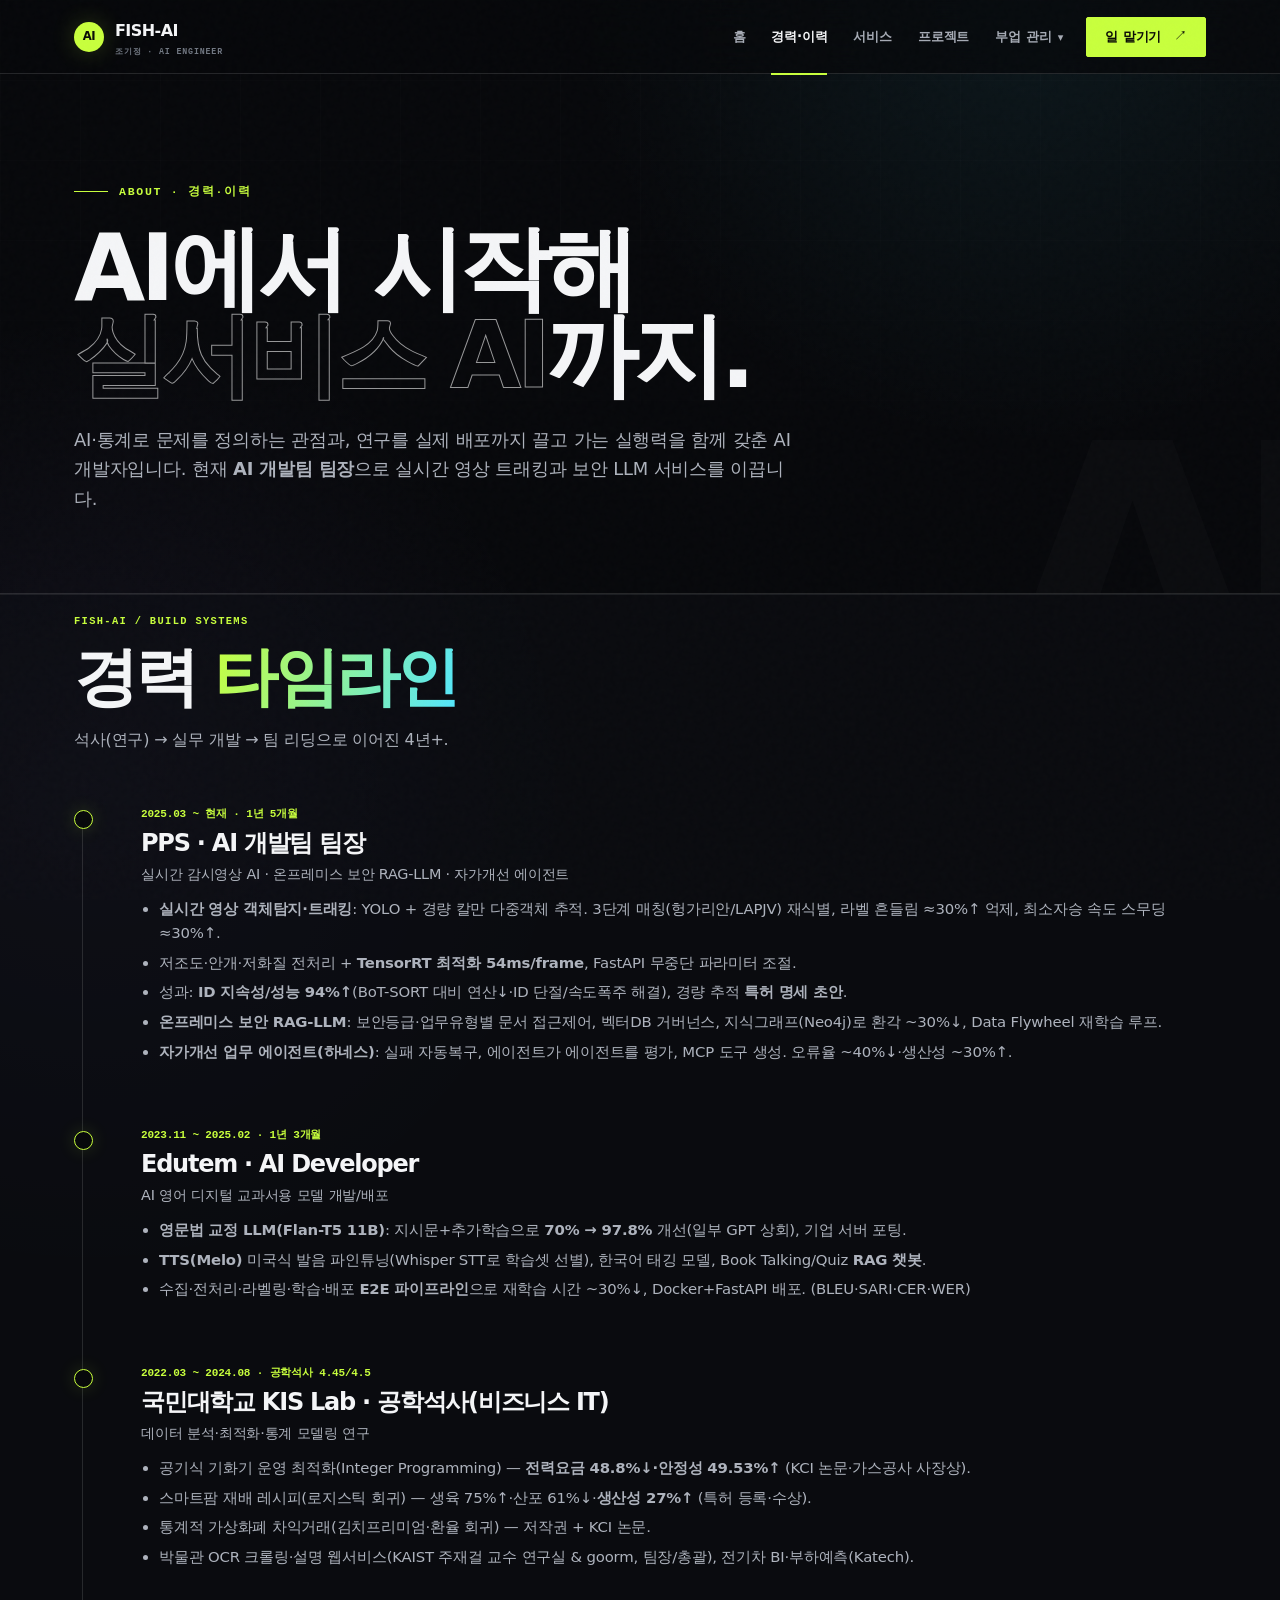
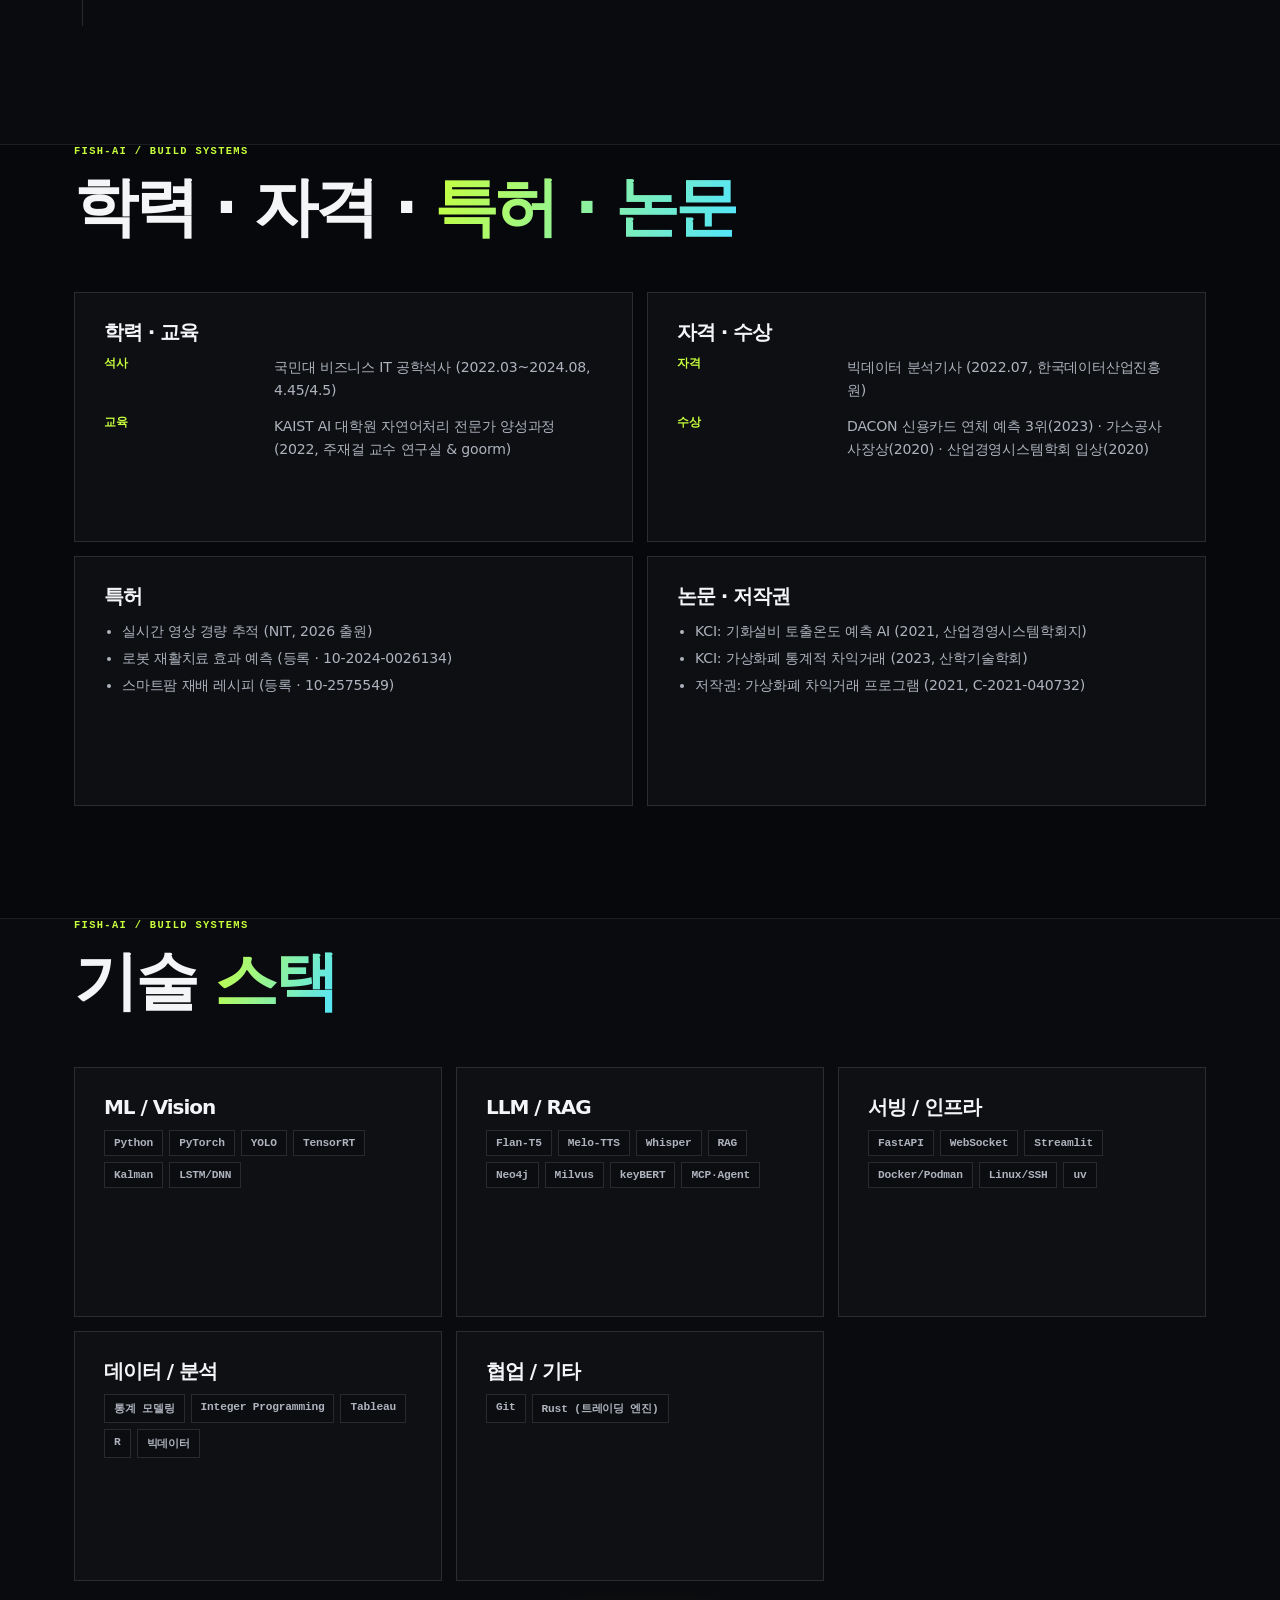
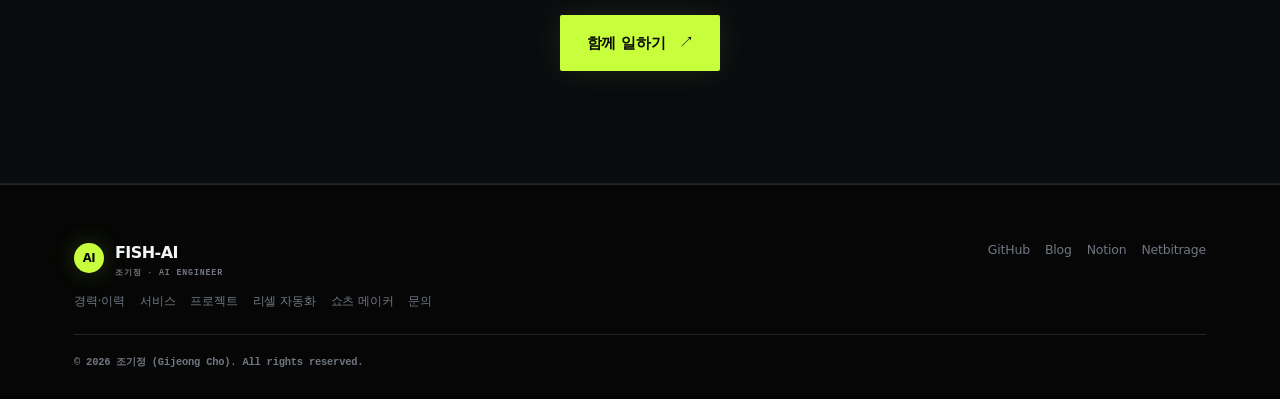
==== commit 6bfec6e0: "홈페이지 개선" ====
--- a/about.html
+++ b/about.html
@@ -142,7 +142,7 @@
           <div class="card reveal"><h3>협업 / 기타</h3><div class="skill-tags" style="margin-top:12px"><span>Git</span><span>Rust (트레이딩 엔진)</span></div></div>
         </div>
         <div style="text-align:center;margin-top:34px" class="reveal">
-          <a class="btn btn-primary btn-lg" href="contact.html">함께 일하기 →</a>
+          <a class="btn btn-primary btn-lg" href="contact.html">함께 일하기</a>
         </div>
       </div>
     </section>
--- a/css/style-v2.css
+++ b/css/style-v2.css
@@ -691,6 +691,287 @@
 .hero-card::after { opacity: .6; }
 .hero-card h3 { color: var(--mint); font: 700 .7rem var(--mono); letter-spacing: .1em; }
 
+/* ---------- Shorts maker preview ---------- */
+.beta-note {
+  max-width: 650px;
+  margin-top: 18px;
+  padding: 11px 14px;
+  border-left: 2px solid var(--mint);
+  color: var(--muted);
+  background: rgba(200,255,61,.045);
+  font-size: .78rem;
+}
+
+.beta-note b { color: var(--mint); }
+.mobile-only-break { display: none; }
+
+.shorts-preview {
+  position: relative;
+  overflow: hidden;
+  min-height: 550px;
+  border: 1px solid rgba(200,255,61,.25);
+  background:
+    radial-gradient(circle at 70% 20%, rgba(82,229,255,.1), transparent 18rem),
+    linear-gradient(145deg, #12150f, #090a0d 70%);
+  box-shadow: var(--shadow);
+}
+
+.shorts-preview::before {
+  content: "";
+  position: absolute;
+  inset: -18px 18px 18px -18px;
+  z-index: -1;
+  border: 1px solid var(--line);
+}
+
+.preview-top {
+  min-height: 48px;
+  padding: 0 15px;
+  display: flex;
+  align-items: center;
+  justify-content: space-between;
+  border-bottom: 1px solid var(--line);
+  color: var(--muted);
+  font: 700 .58rem var(--mono);
+  letter-spacing: .08em;
+}
+
+.preview-top b {
+  display: flex;
+  align-items: center;
+  gap: 7px;
+  color: var(--mint);
+}
+
+.preview-top b::before {
+  content: "";
+  width: 6px;
+  height: 6px;
+  border-radius: 50%;
+  background: var(--mint);
+  box-shadow: 0 0 12px var(--mint);
+}
+
+.preview-workspace {
+  min-height: 420px;
+  padding: 24px;
+  display: grid;
+  grid-template-columns: .88fr 1.12fr;
+  align-items: center;
+  gap: 22px;
+}
+
+.phone-frame {
+  width: 100%;
+  max-width: 205px;
+  aspect-ratio: 9 / 16;
+  margin-inline: auto;
+  padding: 5px;
+  border: 1px solid rgba(255,255,255,.25);
+  border-radius: 18px;
+  background: #050605;
+  box-shadow: 0 18px 45px rgba(0,0,0,.45);
+}
+
+.phone-video {
+  position: relative;
+  overflow: hidden;
+  width: 100%;
+  height: 100%;
+  display: flex;
+  flex-direction: column;
+  justify-content: flex-end;
+  padding: 17px 12px;
+  border-radius: 13px;
+  background:
+    linear-gradient(to top, rgba(0,0,0,.82), transparent 62%),
+    radial-gradient(circle at 50% 26%, rgba(200,255,61,.7), rgba(82,229,255,.22) 20%, rgba(167,139,250,.16) 38%, #151822 68%);
+}
+
+.phone-video::before,
+.phone-video::after {
+  content: "";
+  position: absolute;
+  top: 16%;
+  left: 50%;
+  width: 62%;
+  aspect-ratio: 1;
+  border: 1px solid rgba(255,255,255,.25);
+  border-radius: 50%;
+  transform: translateX(-50%) rotateX(65deg);
+}
+
+.phone-video::after {
+  top: 21%;
+  width: 42%;
+  border-color: rgba(200,255,61,.45);
+  transform: translateX(-50%) rotateY(65deg);
+}
+
+.video-badge {
+  position: absolute;
+  z-index: 2;
+  top: 12px;
+  left: 12px;
+  padding: 4px 6px;
+  border: 1px solid rgba(255,255,255,.25);
+  color: white;
+  font: 700 .52rem var(--mono);
+}
+
+.play-button {
+  position: absolute;
+  z-index: 2;
+  top: 38%;
+  left: 50%;
+  width: 39px;
+  height: 39px;
+  display: grid;
+  place-items: center;
+  border: 1px solid rgba(255,255,255,.5);
+  border-radius: 50%;
+  color: #090b06;
+  background: var(--mint);
+  font-size: .7rem;
+  transform: translate(-50%, -50%);
+}
+
+.phone-video strong {
+  position: relative;
+  z-index: 2;
+  color: white;
+  font-size: 1.15rem;
+  line-height: 1.05;
+  letter-spacing: -.05em;
+}
+
+.caption-line {
+  position: relative;
+  z-index: 2;
+  margin-top: 9px;
+  padding: 5px 6px;
+  color: #090b06;
+  background: var(--mint);
+  font-size: .55rem;
+  font-weight: 800;
+  text-align: center;
+}
+
+.preview-side {
+  min-width: 0;
+  display: flex;
+  flex-direction: column;
+  gap: 10px;
+}
+
+.chat-bubble {
+  padding: 12px;
+  border: 1px solid var(--line);
+  color: var(--text-2);
+  background: rgba(255,255,255,.035);
+  font-size: .7rem;
+}
+
+.chat-bubble.user { margin-left: 15px; border-color: rgba(82,229,255,.22); }
+.chat-bubble.ai { margin-right: 15px; }
+.chat-bubble.ai span { margin-right: 5px; color: var(--mint); }
+
+.scene-timeline {
+  margin-top: 20px;
+  padding-top: 12px;
+  display: grid;
+  grid-template-columns: repeat(4, 1fr);
+  gap: 5px;
+  border-top: 1px solid var(--line);
+}
+
+.scene-timeline i {
+  height: 42px;
+  border: 1px solid var(--line);
+  background: linear-gradient(135deg, rgba(82,229,255,.12), rgba(167,139,250,.08));
+}
+
+.scene-timeline i.active {
+  border-color: var(--mint);
+  box-shadow: inset 0 -3px 0 var(--mint);
+}
+
+.platform-row {
+  display: grid;
+  grid-template-columns: repeat(3, 1fr);
+  border-top: 1px solid var(--line);
+}
+
+.platform-row span {
+  min-height: 65px;
+  padding: 12px;
+  border-right: 1px solid var(--line);
+  color: var(--muted);
+  font: 600 .54rem/1.35 var(--mono);
+}
+
+.platform-row span:last-child { border-right: 0; }
+.platform-row b { color: var(--text); font-size: .68rem; letter-spacing: .06em; }
+
+.plan-featured {
+  border-color: rgba(200,255,61,.55);
+  background:
+    linear-gradient(145deg, rgba(200,255,61,.08), transparent 55%),
+    var(--panel);
+}
+
+.plan-featured::after {
+  content: "RECOMMENDED";
+  position: absolute;
+  top: 14px;
+  right: 14px;
+  color: var(--mint);
+  font: 700 .55rem var(--mono);
+  letter-spacing: .08em;
+}
+
+.faq-list { border-top: 1px solid var(--line); }
+
+.faq-list details {
+  border-bottom: 1px solid var(--line);
+  background: rgba(255,255,255,.012);
+}
+
+.faq-list summary {
+  position: relative;
+  min-height: 82px;
+  padding: 24px 54px 24px 0;
+  display: flex;
+  align-items: center;
+  gap: 28px;
+  color: var(--text);
+  font-size: 1.05rem;
+  font-weight: 750;
+  cursor: pointer;
+  list-style: none;
+}
+
+.faq-list summary::-webkit-details-marker { display: none; }
+.faq-list summary span { color: var(--mint); font: 700 .65rem var(--mono); }
+
+.faq-list summary::after {
+  content: "+";
+  position: absolute;
+  right: 14px;
+  color: var(--mint);
+  font: 400 1.5rem var(--mono);
+  transition: transform .2s;
+}
+
+.faq-list details[open] summary::after { transform: rotate(45deg); }
+
+.faq-list details p {
+  max-width: 850px;
+  padding: 0 54px 28px 55px;
+  color: var(--text-2);
+  font-size: .9rem;
+}
+
 /* ---------- Contact ---------- */
 .contact-grid { gap: 16px; grid-template-columns: 1.15fr .85fr; }
 .form-panel, .info-panel {
@@ -849,6 +1130,16 @@
     padding: 12px 14px 22px;
     border-bottom-color: var(--line);
     background: rgba(9,10,13,.98);
+    visibility: hidden;
+    opacity: 0;
+    pointer-events: none;
+    transform: translateY(calc(-100% - 80px));
+  }
+  .nav-links.open {
+    visibility: visible;
+    opacity: 1;
+    pointer-events: auto;
+    transform: none;
   }
   .nav-links > a {
     padding: 14px 10px;
@@ -862,7 +1153,8 @@
   section { padding: 82px 0; }
   h2.section-title { font-size: clamp(2.25rem, 12vw, 3.2rem); }
   .home-page .hero { padding: 66px 0 34px; }
-  .home-page .hero h1 { font-size: clamp(3.5rem, 17vw, 5.1rem); }
+  .home-page .hero h1 { font-size: clamp(3.25rem, 15vw, 4.7rem); }
+  .mobile-only-break { display: inline; }
   .home-page .hero p.lead { font-size: .96rem; }
   .hero-cta { flex-direction: column; align-items: stretch; }
   .home-page .hero-meta { display: grid; grid-template-columns: 1fr 1fr; }
@@ -897,10 +1189,26 @@
   body:not(.home-page) main > .hero:first-child .hero-grid {
     grid-template-columns: 1fr;
   }
+  .shorts-preview { max-width: 620px; margin-inline: auto; }
   .contact-grid { grid-template-columns: 1fr; }
+  .faq-list summary { gap: 15px; font-size: .93rem; }
+  .faq-list details p { padding-left: 36px; padding-right: 18px; }
   .form-panel, .info-panel { padding: 25px 20px; }
   .cta-band { min-height: 430px; padding: 40px 25px; }
   .footer-grid { flex-direction: column; }
+}
+
+@media (max-width: 440px) {
+  .shorts-preview { min-height: 500px; }
+  .preview-workspace { min-height: 375px; padding: 16px 12px; gap: 12px; }
+  .phone-frame { max-width: 145px; border-radius: 14px; }
+  .phone-video { border-radius: 10px; padding: 13px 8px; }
+  .phone-video strong { font-size: .86rem; }
+  .caption-line { font-size: .48rem; }
+  .chat-bubble { padding: 9px; font-size: .6rem; }
+  .chat-bubble.user { margin-left: 4px; }
+  .chat-bubble.ai { margin-right: 4px; }
+  .scene-timeline i { height: 32px; }
 }
 
 @media (prefers-reduced-motion: reduce) {
